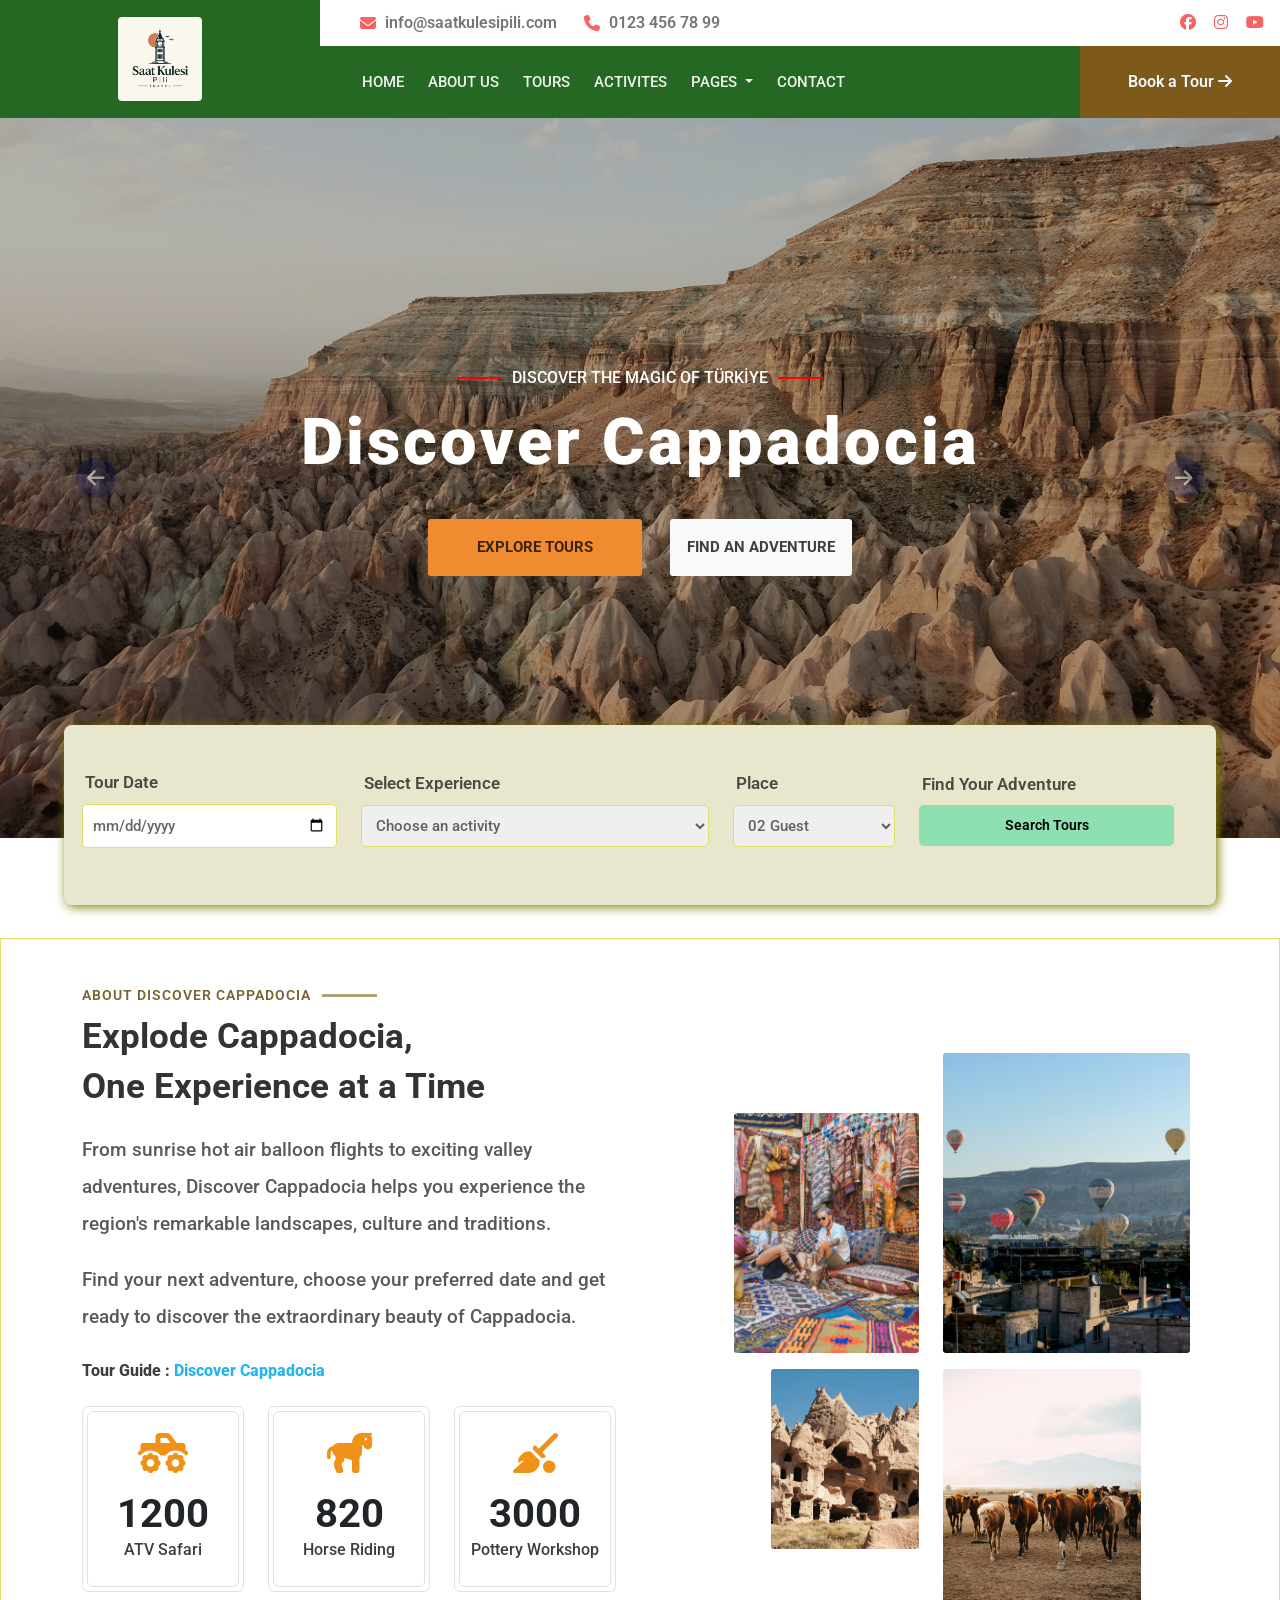
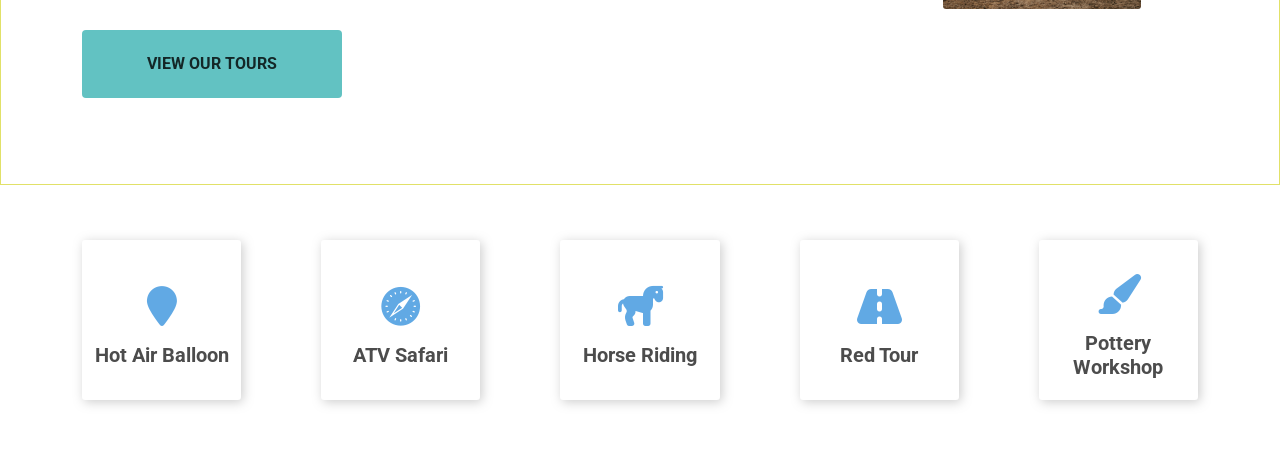
==== index.html @ b4d534b5 "servis kısmı tammalandı." ====
<!doctype html>
<html lang="en">

<head>
    <meta charset="UTF-8" />
    <meta name="viewport" content="width=device-width, initial-scale=1.0" />
    <!-- Bootstrap -->
    <link href="https://cdn.jsdelivr.net/npm/bootstrap@5.3.8/dist/css/bootstrap.min.css" rel="stylesheet"
        integrity="sha384-sRIl4kxILFvY47J16cr9ZwB07vP4J8+LH7qKQnuqkuIAvNWLzeN8tE5YBujZqJLB" crossorigin="anonymous" />

    <!-- Google Font -->
    <link rel="preconnect" href="https://fonts.googleapis.com">
    <link rel="preconnect" href="https://fonts.gstatic.com" crossorigin>
    <link href="https://fonts.googleapis.com/css2?family=Roboto&display=swap" rel="stylesheet">
    <link rel="stylesheet" href="https://cdnjs.cloudflare.com/ajax/libs/font-awesome/6.5.1/css/all.min.css" />

    <!-- Kendi CSS dosyamız -->
    <link rel="stylesheet" href="style.css">

    <!-- Bootstrap JS -->
    <script src="https://cdn.jsdelivr.net/npm/bootstrap@5.3.8/dist/js/bootstrap.bundle.min.js"
        integrity="sha384-FKyoEForCGlyvwx9Hj09JcYn3nv7wiPVlz7YYwJrWVcXK/BmnVDxM+D2scQbITxI"
        crossorigin="anonymous"></script>
    <title>Discover Cappadocia | Tours & Activities</title>
</head>

<body>

    <!--? HEADER START-->

    <header class="header">

        <div class="container-fluid">
            <div class="row gx-0">

                <div class="col-lg-3 d-none d-lg-block">
                    <a class="navbar-brand" href="#">
                        <img src="./img/skp_logo.png" class="img-fluid img_general_logo" alt="general logo">
                    </a>
                </div>
                <div class="col-lg-9">
                    <!--? Top Navbar-->
                    <div class="row gx-0 bg-white d-lg-flex d-none">
                        <div class="col-lg-7 px-4 text-start">
                            <div class="top_navbar">
                                <i class="fa-solid icon_topnavbar fa-envelope"></i>
                                <p class="para_top_navbar mb-0">info@saatkulesipili.com</p>
                            </div>
                            <div class="top_navbar">
                                <i class="fa-solid icon_topnavbar fa-phone"></i>
                                <p class="para_top_navbar mb-0">0123 456 78 99</p>
                            </div>
                        </div>

                        <div class="col-lg-5 px-0 text-end">
                            <div class="top_navbar">
                                <a href="#"><i class="fa-brands icon_topnavbar fa-facebook"></i></a>
                                <a href="#"><i class="fa-brands icon_topnavbar fa-instagram"></i></a>
                                <a href="#"><i class="fa-brands icon_topnavbar fa-youtube"></i></a>
                            </div>
                        </div>

                    </div>

                    <!--? NAVBAR START-->
                    <nav class="navbar navbar-expand-lg navbar-dark p-3 p-lg-0">
                        <div class="container-fluid">
                            <a class="navbar-brand" href="#">
                                <img src="./img/skp_logo.png" class="img-fluid img_general_logo d-lg-none d-block"
                                    alt="general logo">
                            </a>
                            <button class="navbar-toggler" type="button" data-bs-toggle="collapse"
                                data-bs-target="#navbarNav" aria-controls="navbarNav" aria-expanded="false"
                                aria-label="Toggle navigation">
                                <span class="navbar-toggler-icon"></span>
                            </button>

                            <div class="collapse navbar-collapse" id="navbarNav">
                                <ul class="navbar-nav mr-auto py-0">
                                    <li class="nav-item">
                                        <a class="nav-link" aria-current="page" href="#">Home</a>
                                    </li>
                                    <li class="nav-item">
                                        <a class="nav-link" href="#">About Us</a>
                                    </li>
                                    <li class="nav-item">
                                        <a class="nav-link" href="#">Tours</a>
                                    </li>
                                    <li class="nav-item">
                                        <a class="nav-link" aria-disabled="true">Activites</a>
                                    </li>
                                    <li class="nav-item dropdown">
                                        <a class="nav-link dropdown-toggle" href="#" role="button">
                                            Pages
                                        </a>
                                        <ul class="dropdown-menu">
                                            <li><a class="dropdown-item" href="#">- Booking</a></li>
                                            <li><a class="dropdown-item" href="#">- About</a></li>
                                            <li><a class="dropdown-item" href="#">- Our Team</a></li>
                                            <li><a class="dropdown-item" href="#">- Testimonial</a></li>
                                            <li><a class="dropdown-item" href="#">- Our Hotels</a></li>
                                            <li><a class="dropdown-item" href="#">- Rooms</a></li>
                                            <li><a class="dropdown-item" href="#">- Contact</a></li>
                                            <li><a class="dropdown-item" href="#">- Offers</a></li>
                                        </ul>
                                    </li>
                                    <li class="nav-item">
                                        <a class="nav-link" aria-disabled="true">Contact</a>
                                    </li>
                                </ul>
                            </div>

                            <a class="btn_navbar py-4 px-md-5 d-lg-block d-done" href="#">
                                <span class="stable"></span>
                                Book a Tour
                                <span class="icon">
                                    <i class="fa-solid fa-arrow-right"></i>
                                </span>
                            </a>
                        </div>
                    </nav>
                    <!--? NAVBAR FINISH-->

                </div>

            </div>
        </div>

    </header>
    <!--? HEADER FINISH-->


    <!--? HERO / CAROUSEL START -->
    <section class="home_section">
        <div id="carouselExample" class="carousel slide" data-bs-ride="carousel">
            <div class="carousel-inner">

                <!-- Slide 1 -->
                <div class="carousel-item active">
                    <div class="content_home img-1">
                        <div class="text_content_home">
                            <h6 class="section_title text-white mb-3">DISCOVER THE MAGIC OF TÜRKİYE</h6>
                            <h1 class="heading_home text-white mb-4">Discover Cappadocia</h1>
                            <a href="#" class="btn btn_home_content py-md-3 px-md-5 me-4">
                                Explore Tours
                            </a>
                            <a href="#" class="btn btn_home_content py-md-3 px-md-3 bg-light">
                                Find an Adventure
                            </a>
                        </div>
                    </div>
                </div>

                <!-- Slide 2 -->
                <div class="carousel-item">
                    <div class="content_home img-2">
                        <div class="text_content_home">
                            <h6 class="section_title text-white mb-3">UNFORGETTABLE CAPPADOCIA EXPERIENCES</h6>
                                <h1 class="heading_home text-white mb-4">Your Next Adventure Awaits</h1>
                                <a href="#" class="btn btn_home_content py-md-3 px-md-5 me-4">
                                    Discover Activities
                                </a>
                                <a href="#" class="btn btn_home_content py-md-3 px-md-3 bg-light">
                                    Book Your Tour
                                </a>
                        </div>
                    </div>
                </div>
            </div>
        </div>

        <!-- Slider Controls -->
        <button class="carousel-control-prev" type="button" data-bs-target="#carouselExample" data-bs-slide="prev">
            <span class="slider_icon"><i class="fa-solid fa-arrow-left"></i></span>
            <span class="visually-hidden">Previous</span>
        </button>

        <button class="carousel-control-next" type="button" data-bs-target="#carouselExample" data-bs-slide="next">
            <span class="slider_icon"><i class="fa-solid fa-arrow-right"></i></span>
            <span class="visually-hidden">Next</span>
        </button>
    </section>
    <!--? HERO / CAROUSEL FINISH -->

    <section class="hotel_search_form_container container">
        <div class="hotel_search_form_content">
            <div class="container_fluid">
                <div class="hotel_search_form">
                    <form action="">
                        <div class="container">
                            <div class="row container_form">
                                <div class="col-lg-3 col-6 my-2">
                                    <label for="check-in">Tour Date</label>
                                    <input type="date" class="input_form" id="tour-date" name="date" required>
                                </div>

                                <div class="col-lg-4 col-12 my-2">
                                    <label for="check-out">Select Experience</label>
                                    <select class="input_form" id="activity" name="activity" required>
                                        <option value="" selected disabled>Choose an activity</option>
                                        <option value="hot-air-balloon">Hat Air Balloon</option>
                                        <option value="atv-safari">ATV Safari</option>
                                        <option value="horse-riding">Horse Riding</option>
                                        <option value="red-tour">Red Tour</option>
                                        <option value="green-tour">Green Tour</option>
                                        <option value="pottery-workshop">Pottery Workshop</option>
                                    </select>
                                </div>

                                <div class="col-lg-2 col-6 my-2">
                                    <label for="place">Place</label>
                                    <select class="input_form" id="guest" name="guest">
                                        <option value="1">01 Guest</option>
                                        <option value="2" selected>02 Guest</option>
                                        <option value="3">03 Guest</option>
                                        <option value="4">04 Guest</option>
                                        <option value="5">05 Guest</option>
                                        <option value="6">06 Guest</option>
                                        <option value="7">07 Guest</option>
                                        <option value="8">08 Guest</option>
                                    </select>
                                </div>

                                <div class="col-lg-3 col-12 my-2">
                                    <label for="Rooms">Find Your Adventure</label>
                                    <button type="submit" class="input_btn_submit" id="search-tours">
                                        Search Tours
                                    </button>
                                </div>

                            </div>
                        </div>
                    </form>
                </div>
            </div>
        </div>
        </section>
        <!--? TOUR SEARCH FORM FINISH -->


        <!--? ABOUT US START -->
        <section class="about py-5" id="about">
            <div class="container">
                <div class="row align-items-center g-5">
                    <div class="col-lg-6">
                        <div class="about_content">
                            <h6 class="about_title text-start">ABOUT DISCOVER CAPPADOCIA</h6>
                            <h2 class="heading_about text-start">
                                Explode Cappadocia, <br> One Experience at a Time
                            </h2>
                            <p class="para_about">
                                From sunrise hot air balloon flights to exciting valley adventures,
                                Discover Cappadocia helps you experience the region's remarkable
                                landscapes, culture and traditions.
                            </p>

                            <p class="para_about">
                                Find your next adventure, choose your preferred date and get ready
                                to discover the extraordinary beauty of Cappadocia.
                            </p>

                            <h4 class="heading_sm">Tour Guide : <span>Discover Cappadocia</span></h4>

                            <div class="media_about_items">
                                <div class="row mt-4">
                                    
                                     <!--? ABOUT ITEMS START -->

                                    <!-- ITEM 1 -->
                                    <div class="col-4">
                                        <div class="border rounded p-1">
                                            <div class="border rounded text-center py-2">
                                                <p class="about_items_icon"><i class="fa-solid fa-truck-monster"></i>
                                                </p>
                                                <h5 class="about_items_heading">1200</h5>
                                                <p class="about_items_para">ATV Safari</p>
                                            </div>
                                        </div>
                                    </div>

                                    <!-- ITEM 2 -->
                                    <div class="col-4">
                                        <div class="border rounded p-1">
                                            <div class="border rounded text-center py-2">
                                                <p class="about_items_icon"><i class="fa-solid fa-horse"></i></i>
                                                </p>
                                                <h5 class="about_items_heading">820</h5>
                                                <p class="about_items_para">Horse Riding</p>
                                            </div>
                                        </div>
                                    </div>

                                    <!-- ITEM 3 -->
                                    <div class="col-4">
                                        <div class="border rounded p-1">
                                            <div class="border rounded text-center py-2">
                                                <p class="about_items_icon"><i class="fa-solid fa-broom-ball"></i></p>
                                                <h5 class="about_items_heading">3000</h5>
                                                <p class="about_items_para">Pottery Workshop</p>
                                            </div>
                                        </div>
                                    </div>
                                </div>
                            </div>

                            <!--? ABOUT ITEMS FINISH -->

                            <a href="#" class="btn_content_about">
                                View Our Tours
                            </a>

                        </div>
                    </div>

                    <!--? ABOUT IMAGES START -->

                    <div class="col-lg-6" >
                        <div class="images_container">

                            <div class="row p-2">

                                <div class="col-lg-6 col-6">
                                    <div class="images_cappadocia_container">
                                        <div class="image_cappadocia_1"></div>
                                    </div>
                                </div>

                                <div class="col-lg-6 col-6">
                                    <div class="images_cappadocia_container">
                                        <div class="image_cappadocia_2"></div>
                                    </div>
                                </div>

                            </div>

                             <div class="row p-2">
                                
                                <div class="col-lg-6 col-6">
                                    <div class="images_cappadocia_container">
                                        <div class="image_cappadocia_3"></div>
                                    </div>
                                </div>

                                <div class="col-lg-6 col-6">
                                    <div class="images_cappadocia_container">
                                        <div class="image_cappadocia_4"></div>
                                    </div>

                                </div>
                            </div>
                        </div>
                    </div>

                    <!--? ABOUT IMAGES FINISH -->

                </div>
            </div>

        </section>

        <!--? ABOUT US FINISH -->


        <!--? SERVİCES START -->

        <div class="servis_area">
            <div class="container">
                <div class="row">
                    <div class="col-12">
                        <div class="services_container">
                            <div class="services_content">
                                <p class="icon_service">
                                    <i class="fa-solid fa-location-pin"></i>
                                </p>
                                <h4 class="heading_services">Hot Air Balloon</h4>
                            </div>
                            <div class="services_content">
                                <p class="icon_service">
                                    <i class="fa-brands fa-safari"></i>
                                </p>
                                <h4 class="heading_services">ATV Safari</h4>
                            </div>
                            <div class="services_content">
                                <p class="icon_service">
                                    <i class="fa-solid fa-horse"></i>
                                </p>
                                <h4 class="heading_services">Horse Riding</h4>
                            </div>
                            <div class="services_content">
                                <p class="icon_service">
                                    <i class="fa-solid fa-road"></i>
                                </p>
                                <h4 class="heading_services">Red Tour</h4>
                            </div>
                            <div class="services_content">
                                <p class="icon_service">
                                    <i class="fa-solid fa-paintbrush"></i>
                                </p>
                                <h4 class="heading_services">Pottery Workshop</h4>
                            </div>
                        </div>
                    </div>
                </div>
            </div>
        </div>
            
    </body>

</html>
---- style.css ----
* {
    margin: 0;
    padding: 0;
    box-sizing: border-box;
    list-style: none;
    text-decoration: none;
    font-family: 'Roboto', sans-serif;
}

.header {
    width: 100%;
    height: 100%;
    background-color: rgb(37, 104, 35);
}

.container-fluid {
    padding: 0 !important;
    margin: 0 !important;
}


.top_navbar {
    height: 100%;
    display: inline-flex;
    align-items: center;
    padding: 11px 0px;
    margin: 0px 7px;
}

.para_top_navbar {
    color: rgb(0, 0, 0, 0.54);
    font-weight: 600;
}

.icon_topnavbar {
    color: rgb(245, 99, 99);
    margin: 0 9px !important;
    /* ? */
}

.nav-link {
    color: rgb(255, 255, 255, 0.92);
    font-size: 15px;
    text-transform: uppercase;
    font-weight: 500;
    margin: 10px 4px;
}

.dropdown {
    position: relative;
}

.dropdown-menu {
    padding: 6px 8px;
    width: 220px;
    display: none;
    opacity: 0;
    visibility: hidden;
    transition: opacity 0.2s ease-in, visibility 0.2s ease-in;
    position: absolute;
    top: 100%;
    left: 0;
}

.dropdown:hover .dropdown-menu {
    display: block;
    opacity: 1;
    visibility: visible;
}

.dropdown-item {
    font-size: 15px;
    font-weight: 500;
    padding: 8px 12px;
    margin: 2px 0px;
    color: rgb(0, 0, 0, 0.8);
    border-bottom: 1px solid rgba(0, 0, 0, 0.038);
}

.dropdown-item:last-child {
    border-bottom: 0;
    /* Son elemanın alt çizgisini otomatik siler, HTML'e class yazman gerekmez */
}

.nav-link:hover {
    color: rgb(225, 89, 89);
}

.dropdown-item:hover {
    color: rgb(225, 89, 89);
    background-color: rgb(223, 242, 200);
    border-radius: 4%;
}

.navbar-brand {
    display: flex;
    justify-content: center;
    align-items: center;
    height: 100%;
    margin: 0px 15px;
}

.navbar-brand img {
    width: 84px;
    height: auto;
    /* Oranı bozulmadan ölçeklenir */
    border-radius: 4px;
}

.btn_navbar {
    background-color: rgb(125, 90, 25);
    text-decoration: none;
    border-radius: 0px !important;
    border: none !important;
    font-weight: 600;
    color: aliceblue;
    position: relative;
    overflow: hidden;
    z-index: 2;
    /* Taşmaları gizlemek için önemlidir */
}

.btn_navbar .stable {
    position: absolute;
    top: 0px;
    right: 0px;
    width: 0px;
    height: 100%;
    background: rgb(28, 28, 178);
    z-index: -2;
    transition: 0.4s ease-in;
}

.btn_navbar:hover .stable {
    width: 100%;
}

.home_section {
    width: 100%;
    height: 80vh;
    overflow: hidden;
    position: relative;
}

.content_home {
    width: 100%;
    height: 80vh;
    background-position: center;
    background-size: cover;
    display: flex;
    justify-content: center;
    align-items: center;
    flex-direction: column;
}

.img-1 {
    background-image:
        linear-gradient(rgba(0, 0, 0, 0.3),
            rgba(0, 0, 0, 0.3)),
        url(./img/cappadocia_2.jpg);
}

.img-2 {
    background-image:
        linear-gradient(rgba(0, 0, 0, 0.3),
            rgba(0, 0, 0, 0.3)),
        url(./img/cappadocia_1.jpg);
}

.text_content_home {
    text-align: center;
}

.section_title {
    position: relative;
    display: inline-block;
}

.section_title::before {
    position: absolute;
    content: "";
    width: 45px;
    height: 2px;
    top: 50%;
    left: -55px;
    margin-top: -1px;
    background-color: red;
    border-radius: 5px;

}

.section_title::after {
    position: absolute;
    content: "";
    width: 45px;
    height: 2px;
    top: 50%;
    right: -55px;
    margin-top: -1px;
    background-color: red;
    border-radius: 5px;
}

.heading_home {
    font-size: 65px;
    font-weight: 900;
    letter-spacing: 3px;
}

.btn_home_content {
    /* background-color: tomato; */
    background-color: rgb(240, 140, 47);
    color: rgb(0, 0, 0, 0.75);
    font-size: 15px;
    font-weight: 700;
    text-transform: uppercase;
    margin: 14px 0px;
    border-radius: 3px !important;
    transition: 0.2s ease;
}


.btn_home_content:hover {
    background-color: rgb(255, 194, 108);
    color: rgb(0, 0, 0, 0.75);
    color: aliceblue;

}



.slider_icon {
    width: 40px;
    height: 40px;
    background-color: rgba(2, 10, 83, 0.56);
    font-size: 20px;
    opacity: 1;
    display: flex;
    justify-content: center;
    align-items: center;
    border-radius: 20px;
}

.hotel_search_form_container {
    width: 100%;
    display: flex;
    justify-content: center;

}

.hotel_search_form_content {
    width: 90%;
    height: 180px;
    margin: auto;
    position: absolute;
    left: 0;
    right: 0;
    bottom: -5px;
    border-radius: 8px;
    background-color: rgb(232, 230, 205);
    box-shadow: 2px 2px 11px rgba(128, 128, 0.25);
}


.container_form {
    width: 100%;
    height: 160px;
    display: flex;
    align-items: center;
}

.input_form {
    width: 100%;
    padding: 10px;
    border: 1px solid rgb(225, 225, 104);
    font-size: 15px;
    font-weight: 500;
    color: rgb(0, 0, 0, 0.60);
    border-radius: 5px;
}

label {
    width: 100%;
    margin: 8px 3px;
    font-weight: 600;
    font-size: 17px;
    color: rgba(0, 0, 0, 0.68);
}

.input_btn_submit {
    width: 100%;
    padding: 10px 5px;
    font-size: 14px;
    font-weight: 600;
    background-color: rgb(143, 224, 177);
    border: none;
    border-radius: 5px;
    transition: 0.2s ease-in;
}

.input_btn_submit:hover {
    background-color: rgb(68, 218, 130);
    ;
}


.about {
    margin-top: 100px;
    width: 100%;
    /*  height: 86px; */
    display: flex;
    justify-content: center;
    flex-direction: column;
    /* Elements are arranged vertically (stacked on top of each other). */
    border: 1px solid rgb(225, 225, 104);
    padding: 60px 0;
}

.about_title {
    font-size: 14px;
    font-weight: 600;
    color: rgb(117, 100, 47);
    letter-spacing: 1px;
    text-transform: uppercase;
    position: relative;
}


.about_title::after {
    position: absolute;
    content: "";
    background-color: rgb(178, 162, 113);
    height: 3px;
    width: 55px;
    top: 50%;
    left: 240px;
    margin-top: -1px;
}

.heading_about {
    font-size: 35px;
    font-weight: 700 !important;
    line-height: 50px;
    color: rgba(0, 0, 0, 0.8);
}


.para_about {
    margin: 19px 0px;
    font-size: 19px;
    font-weight: 500;
    color: rgba(0, 0, 0, 0.65);
    line-height: 37px;
}

.heading_sm {
    margin: 26px 0;
    font-size: 16px;
    font-weight: 800;
    color: rgba(0, 0, 0, 0.76);

}

.heading_sm span {
    color: rgb(32, 181, 240);
}

.about_items_icon {
    font-size: 40px;
    color: rgb(240, 146, 24);
    margin: 5px !important;
}

.about_items_heading {
    font-size: 40px;
    font-weight: 700;
    margin: 0px !important;
}

.about_items_para {
    font-size: 16px;
    font-weight: 500;
    color: rgba(0, 0, 0, 0.76);

}

.btn_content_about {
    display: inline-block;
    text-decoration: none;
    font-size: 16px;
    font-weight: 700;
    text-transform: uppercase;
    background-color: #62c2c2;
    color: rgba(0, 0, 0, 0.8);
    border-radius: 4px;
    padding: 22px 65px;
    margin: 38px 0;
    transition: 0.2s ease-in;
}

.btn_content_about:hover {
    background-color: rgb(148, 241, 187);
}



.images_container {
    width: 100%;
    height: 100%;
}

.images_cappadocia_container {

    width: 100%;
    height: 300px;
    cursor: pointer;
    /* border: 1px solid blue; */
    text-align: end;
}

.image_cappadocia_1 {
    display: inline-block;
    width: 75%;
    height: 80%;
    background-color: yellow;
    margin-top: 24%;
    background-image: url(./img/cappadocia_4.jpg);
    background-position: center;
    background-size: cover;
    background-repeat: no-repeat;
    border-radius: 3px;
}

.image_cappadocia_2 {
    display: inline-block;
    width: 100%;
    height: 100%;
    background-color: rgb(0, 255, 221);
    background-image: url(./img/cappadocia_5.jpg);
    background-position: center;
    background-size: cover;
    background-repeat: no-repeat;
    border-radius: 3px;
}

.image_cappadocia_3 {
    display: inline-block;
    width: 60%;
    height: 60%;
    background-color: rgb(96, 46, 176);
    background-image: url(./img/cappadocia_6.jpg);
    background-position: center;
    background-size: cover;
    background-repeat: no-repeat;
    border-radius: 3px;
}

.image_cappadocia_4 {
    display: block;
    width: 80%;
    height: 80%;
    background-color: rgb(255, 166, 0);
    background-image: url(./img/cappadocia_horse.jpg);
    background-position: center;
    background-size: cover;
    background-repeat: no-repeat;
    border-radius: 3px;
}

.servis_area {
    height: 30vh;
    display: flex;
    flex-direction: column;
    justify-content: center;
}

.services_container {
    width: 100%;
    height: 100%;
    display: flex;
    justify-content: space-between;
    align-items: center;
    gap: 80px;
}

.services_content {
    width: 200px;
    height: 160px;
    display: flex;
    justify-content: center;
    align-items: center;
    flex-direction: column;
    box-shadow: 2px 2px 11px rgba(128, 128, 128,0.40);
    border-radius: 3px;
    padding: 0px 8px;
    cursor: pointer;
    transition: 0.2s ease-in;
}

.services_content:hover {
    background-color: rgb(97, 169, 228);;
    transform: translateY(-6px);
}

.services_content:hover .icon_service,
.services_content:hover .heading_services {
    color: antiquewhite !important;
}

.heading_services {
  text-align: center;      /* Yazının kendi içinde ortalanmasını sağlar */
  margin: 0;               /* Tarayıcının varsayılan dış boşluklarını sıfırlar */
}

.icon_service {
    font-size: 40px;
    color: rgb(97, 169, 228);
    margin: 5px 0px;
}

.heading_services {
    font-size: 20px;
    text-align: center;
    font-weight: 700;
    color: rgba(0, 0, 0, 0.7);
}
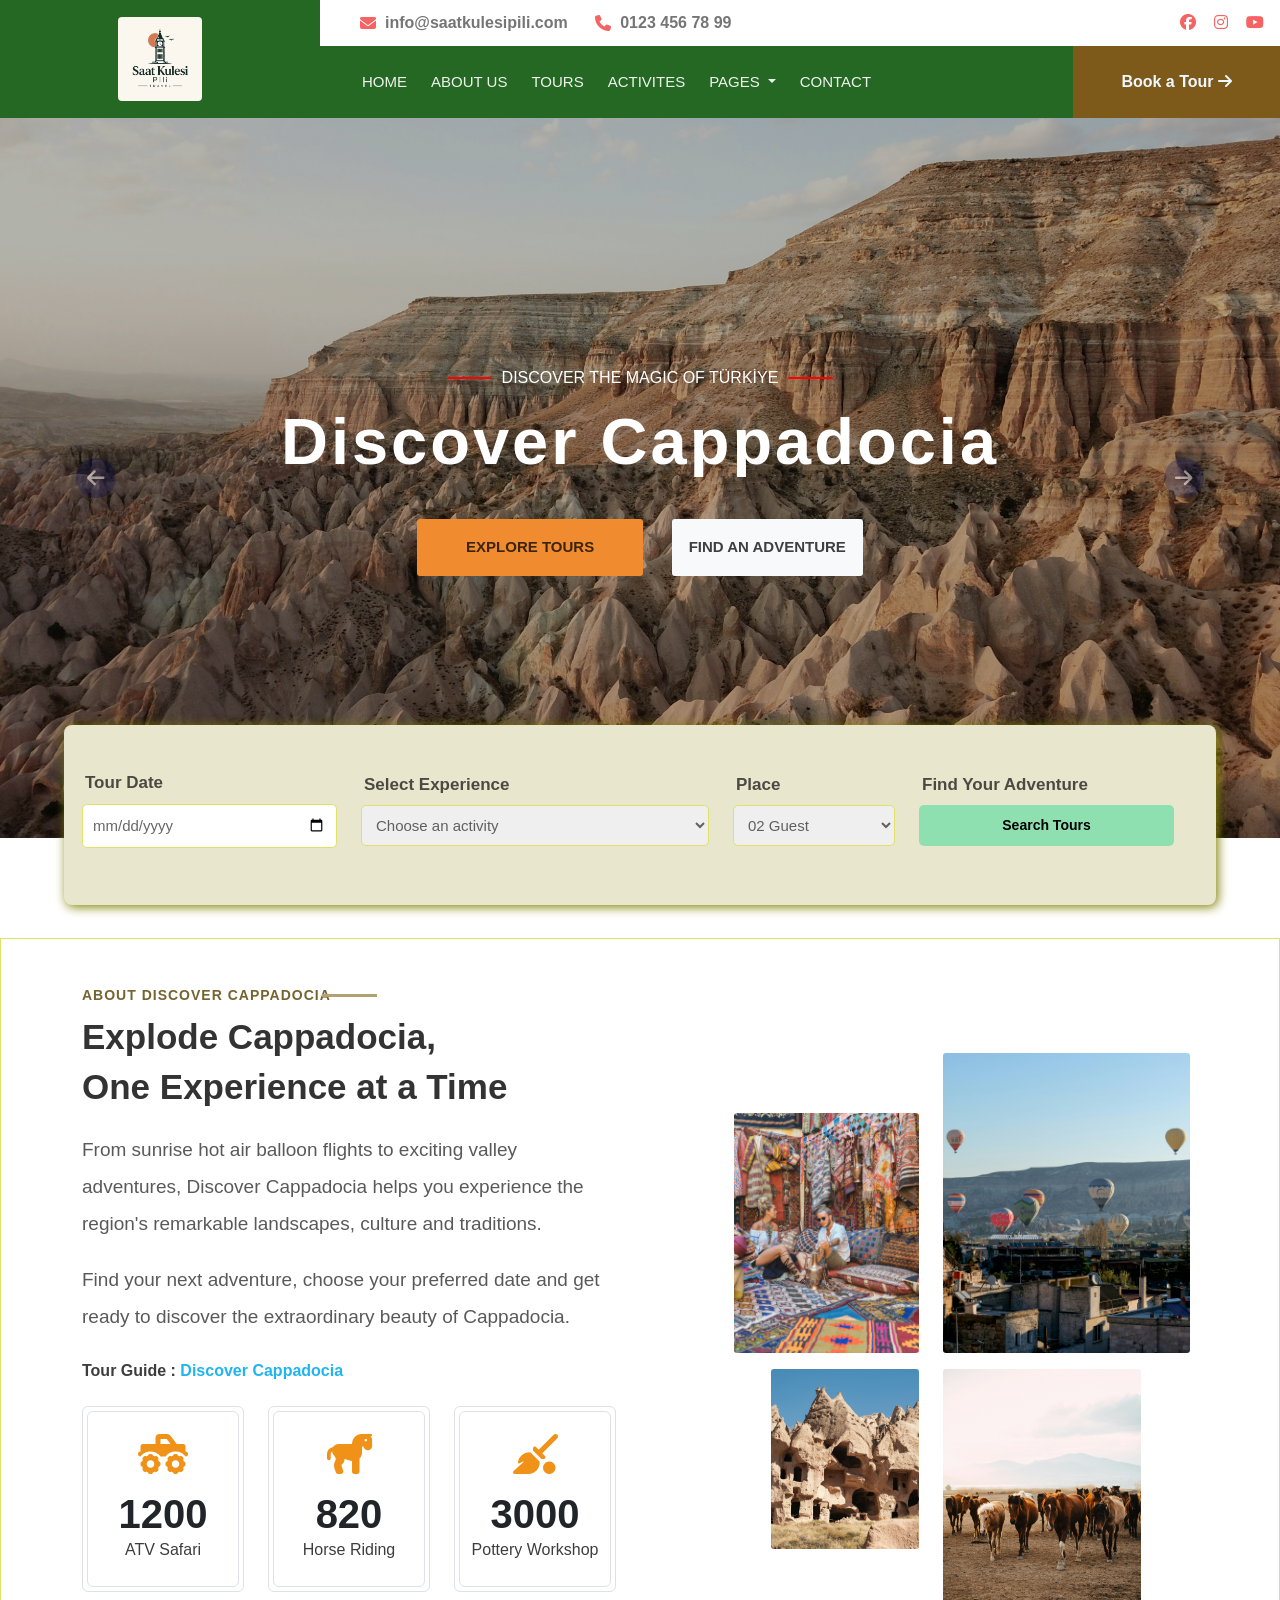
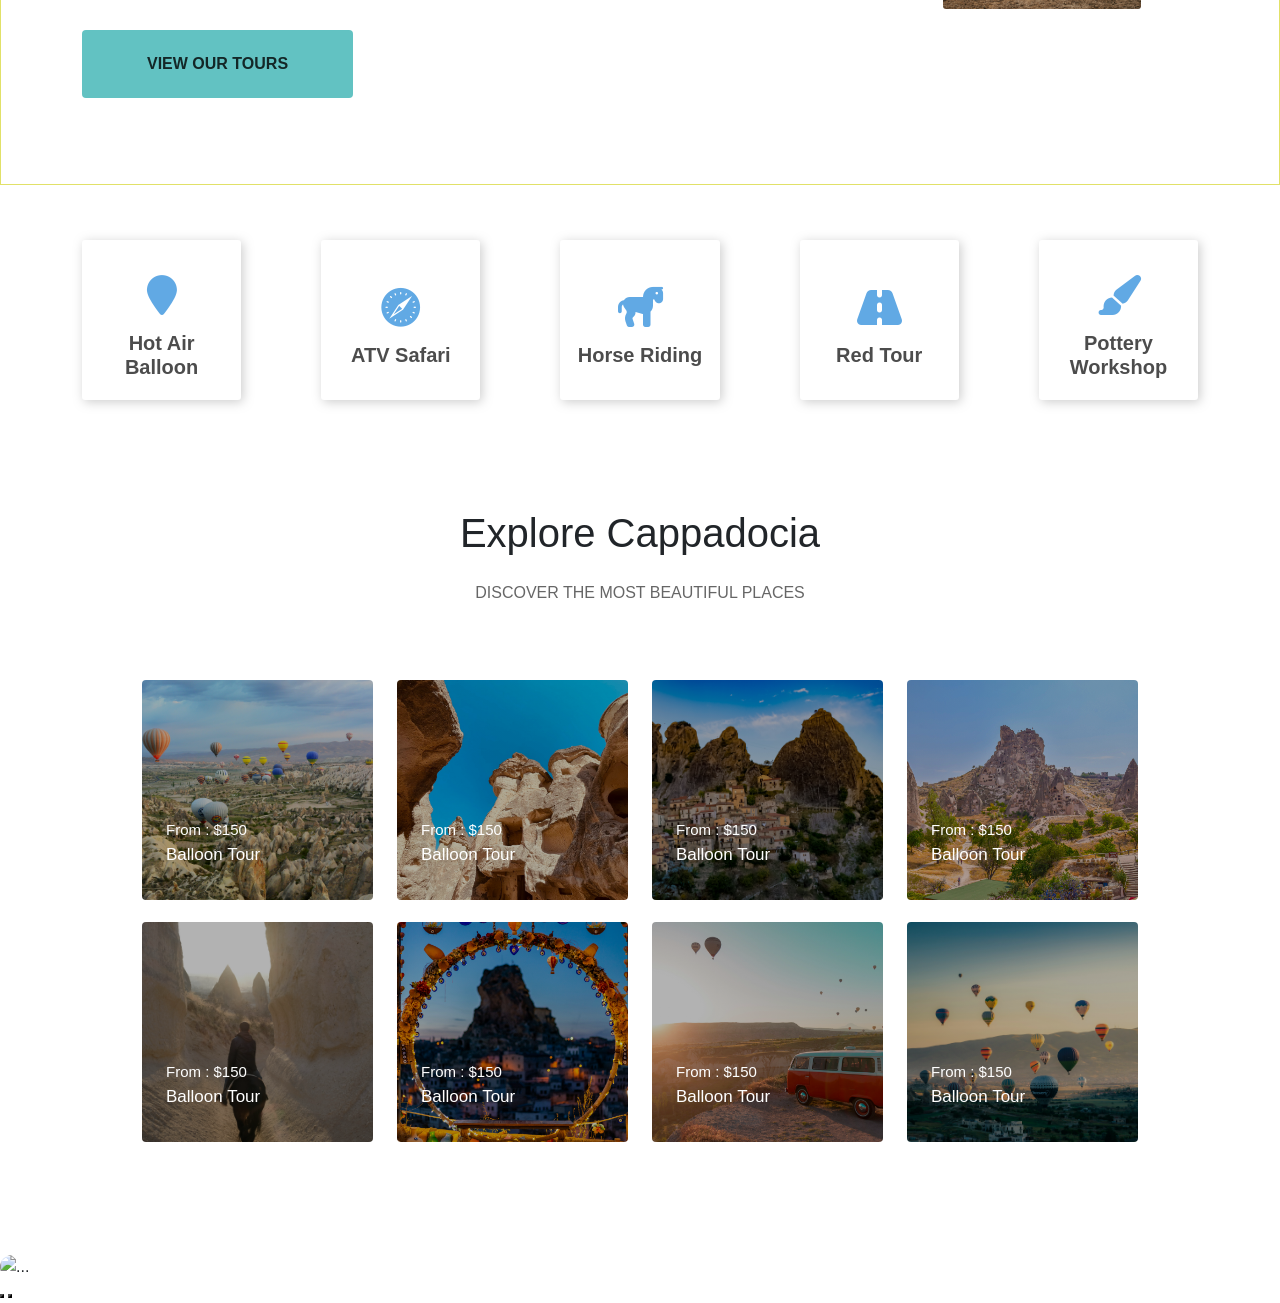
==== commit d7af0a9c: "destination kısmı oluşturuldu." ====
--- a/index.html
+++ b/index.html
@@ -11,7 +11,7 @@
     <!-- Google Font -->
     <link rel="preconnect" href="https://fonts.googleapis.com">
     <link rel="preconnect" href="https://fonts.gstatic.com" crossorigin>
-    <link href="https://fonts.googleapis.com/css2?family=Roboto&display=swap" rel="stylesheet">
+    
     <link rel="stylesheet" href="https://cdnjs.cloudflare.com/ajax/libs/font-awesome/6.5.1/css/all.min.css" />
 
     <!-- Kendi CSS dosyamız -->
@@ -403,6 +403,130 @@
                 </div>
             </div>
         </div>
+
+        <!--? DESTINATION SECTION START -->
+        <section class="destination">
+            <h3 class="section_heading display-6">Explore Cappadocia</h3>
+            <p class="section_para">DISCOVER THE MOST BEAUTIFUL PLACES</p>
+
+            <div class="container">
+
+                <div class="row m-lg-5 my-3">
+                    
+                    <div class="col-lg-3 col-md-4 col-6">
+                        <div class="content_destination image-1">
+                            <div class="content_text_place">
+                                <span class="price">From : $150</span>
+                                <p class="place">Balloon Tour</p>
+                            </div>
+                        </div>
+                    </div>
+
+                    <div class="col-lg-3 col-md-4 col-6">
+                        <div class="content_destination image-2">
+                            <div class="content_text_place">
+                                <span class="price">From : $150</span>
+                                <p class="place">Balloon Tour</p>
+                            </div>
+                        </div>
+                    </div>
+
+                    <div class="col-lg-3 col-md-4 col-6">
+                        <div class="content_destination image-3">
+                            <div class="content_text_place">
+                                <span class="price">From : $150</span>
+                                <p class="place">Balloon Tour</p>
+                            </div>
+                        </div>
+                    </div>
+
+                    <div class="col-lg-3 col-md-4 col-6">
+                        <div class="content_destination image-4">
+                            <div class="content_text_place">
+                                <span class="price">From : $150</span>
+                                <p class="place">Balloon Tour</p>
+                            </div>
+                        </div>
+                    </div>
+                    <div class="col-lg-3 col-md-4 col-6">
+                        <div class="content_destination image-5">
+                            <div class="content_text_place">
+                                <span class="price">From : $150</span>
+                                <p class="place">Balloon Tour</p>
+                            </div>
+                        </div>
+                    </div>
+
+                    <div class="col-lg-3 col-md-4 col-6">
+                        <div class="content_destination image-6">
+                            <div class="content_text_place">
+                                <span class="price">From : $150</span>
+                                <p class="place">Balloon Tour</p>
+                            </div>
+                        </div>
+                    </div>
+
+                    <div class="col-lg-3 col-md-4 col-6">
+                        <div class="content_destination image-7">
+                            <div class="content_text_place">
+                                <span class="price">From : $150</span>
+                                <p class="place">Balloon Tour</p>
+                            </div>
+                        </div>
+                    </div>
+
+                    <div class="col-lg-3 col-md-4 col-6">
+                        <div class="content_destination image-8">
+                            <div class="content_text_place">
+                                <span class="price">From : $150</span>
+                                <p class="place">Balloon Tour</p>
+                            </div>
+                        </div>
+                    </div>
+
+                </div>
+                
+            </div>
+        </section>
+
+<section class="testimonials">
+    <div class="testimonial_area">
+        <div id="carouselStackedIndicators" class="carousel slide">
+            <div class="carousel-inner rounded-5">
+                <div class="carousel-item active">
+                    <img src="..." class="d-block w-100" alt="...">
+                </div>
+                <div class="carousel-item">
+                    <img src="..." class="d-block w-100" alt="...">
+                </div>
+                <div class="carousel-item">
+                    <img src="..." class="d-block w-100" alt="...">
+                </div>
+            </div>
+            <div class="d-flex justify-content-between align-items-center">
+                <div>
+                    <button class="btn-icon btn-sm" type="button" data-bs-target="#carouselStackedIndicators" data-bs-slide="prev">
+                        <span class="carousel-icon-prev" aria-hidden="true"></span>
+                        <span class="visually-hidden">Previous</span>
+                    </button>
+                    <button class="btn-icon btn-sm" type="button" data-bs-target="#carouselStackedIndicators"
+                        data-bs-slide="next">
+                        <span class="carousel-icon-next" aria-hidden="true"></span>
+                        <span class="visually-hidden">Next</span>
+                    </button>
+                </div>
+                <div class="carousel-indicators">
+                    <button type="button" data-bs-target="#carouselStackedIndicators" data-bs-slide-to="0"
+                        class="active" aria-current="true" aria-label="Slide 1"></button>
+                    <button type="button" data-bs-target="#carouselStackedIndicators" data-bs-slide-to="1"
+                        aria-label="Slide 2"></button>
+                    <button type="button" data-bs-target="#carouselStackedIndicators" data-bs-slide-to="2"
+                        aria-label="Slide 3"></button>
+                </div>
+            </div>
+        </div>
+    </div>
+</section>
             
     </body>
 
--- a/style.css
+++ b/style.css
@@ -525,3 +525,94 @@
     color: rgba(0, 0, 0, 0.7);
 }
 
+
+.destination {
+    width: 100%;
+    height: 70vh;
+    display: flex;
+    justify-content: center;
+    flex-direction: column;
+    align-items: center;
+    margin: 85px 0px;
+}
+
+.section_para {
+    margin: 16px 0px;
+    color: rgba(0, 0, 0, 0.6);
+    font-weight: 500;
+}
+
+
+.content_destination {
+    width: 100%;
+    height: 220px;
+    margin: 11px 0px;
+    border-radius: 4px;
+    position: relative;
+}
+
+.image-1 {
+    background-image: linear-gradient(rgba(0,0,0,0.3), rgba(0,0,0,0.3)), url(./img/goreme.jpg);
+    background-position: center;
+    background-size: cover;
+}
+
+.image-2 {
+    background-image: linear-gradient(rgba(0,0,0,0.3), rgba(0,0,0,0.3)), url(./img/love_valley.jpg);
+    background-position: center;
+    background-size: cover;
+}
+
+.image-3 {
+    background-image: linear-gradient(rgba(0,0,0,0.3), rgba(0,0,0,0.3)), url(./img/pasabag_valley.jpg);
+    background-position: center;
+    background-size: cover;
+}
+
+.image-4 {
+    background-image: linear-gradient(rgba(0,0,0,0.3), rgba(0,0,0,0.3)), url(./img/uchisar.jpg);
+    background-position: center;
+    background-size: cover;
+}
+
+.image-5 {
+    background-image: linear-gradient(rgba(0,0,0,0.3), rgba(0,0,0,0.3)), url(./img/horse.jpg);
+    background-position: center;
+    background-size: cover;
+}
+
+.image-6 {
+    background-image: linear-gradient(rgba(0,0,0,0.3), rgba(0,0,0,0.3)), url(./img/cappadocia_7.jpg);
+    background-position: center;
+    background-size: cover;
+}
+
+.image-7 {
+    background-image: linear-gradient(rgba(0,0,0,0.3), rgba(0,0,0,0.3)), url(./img/cappadocia_8.jpg);
+    background-position: center;
+    background-size: cover;
+}
+
+.image-8 {
+    background-image: linear-gradient(rgba(0,0,0,0.3), rgba(0,0,0,0.3)), url(./img/cappadocia_9.jpg);
+    background-position: center;
+    background-size: cover;
+}
+
+.content_text_place {
+    position: absolute;
+    bottom: 16px;
+    left: 24px;
+    color: white;
+}
+
+.price {
+    font-weight: 300;
+    font-size: 15px;
+}
+
+
+.place {
+    font-weight: 500;
+    font-size: 17px;
+}
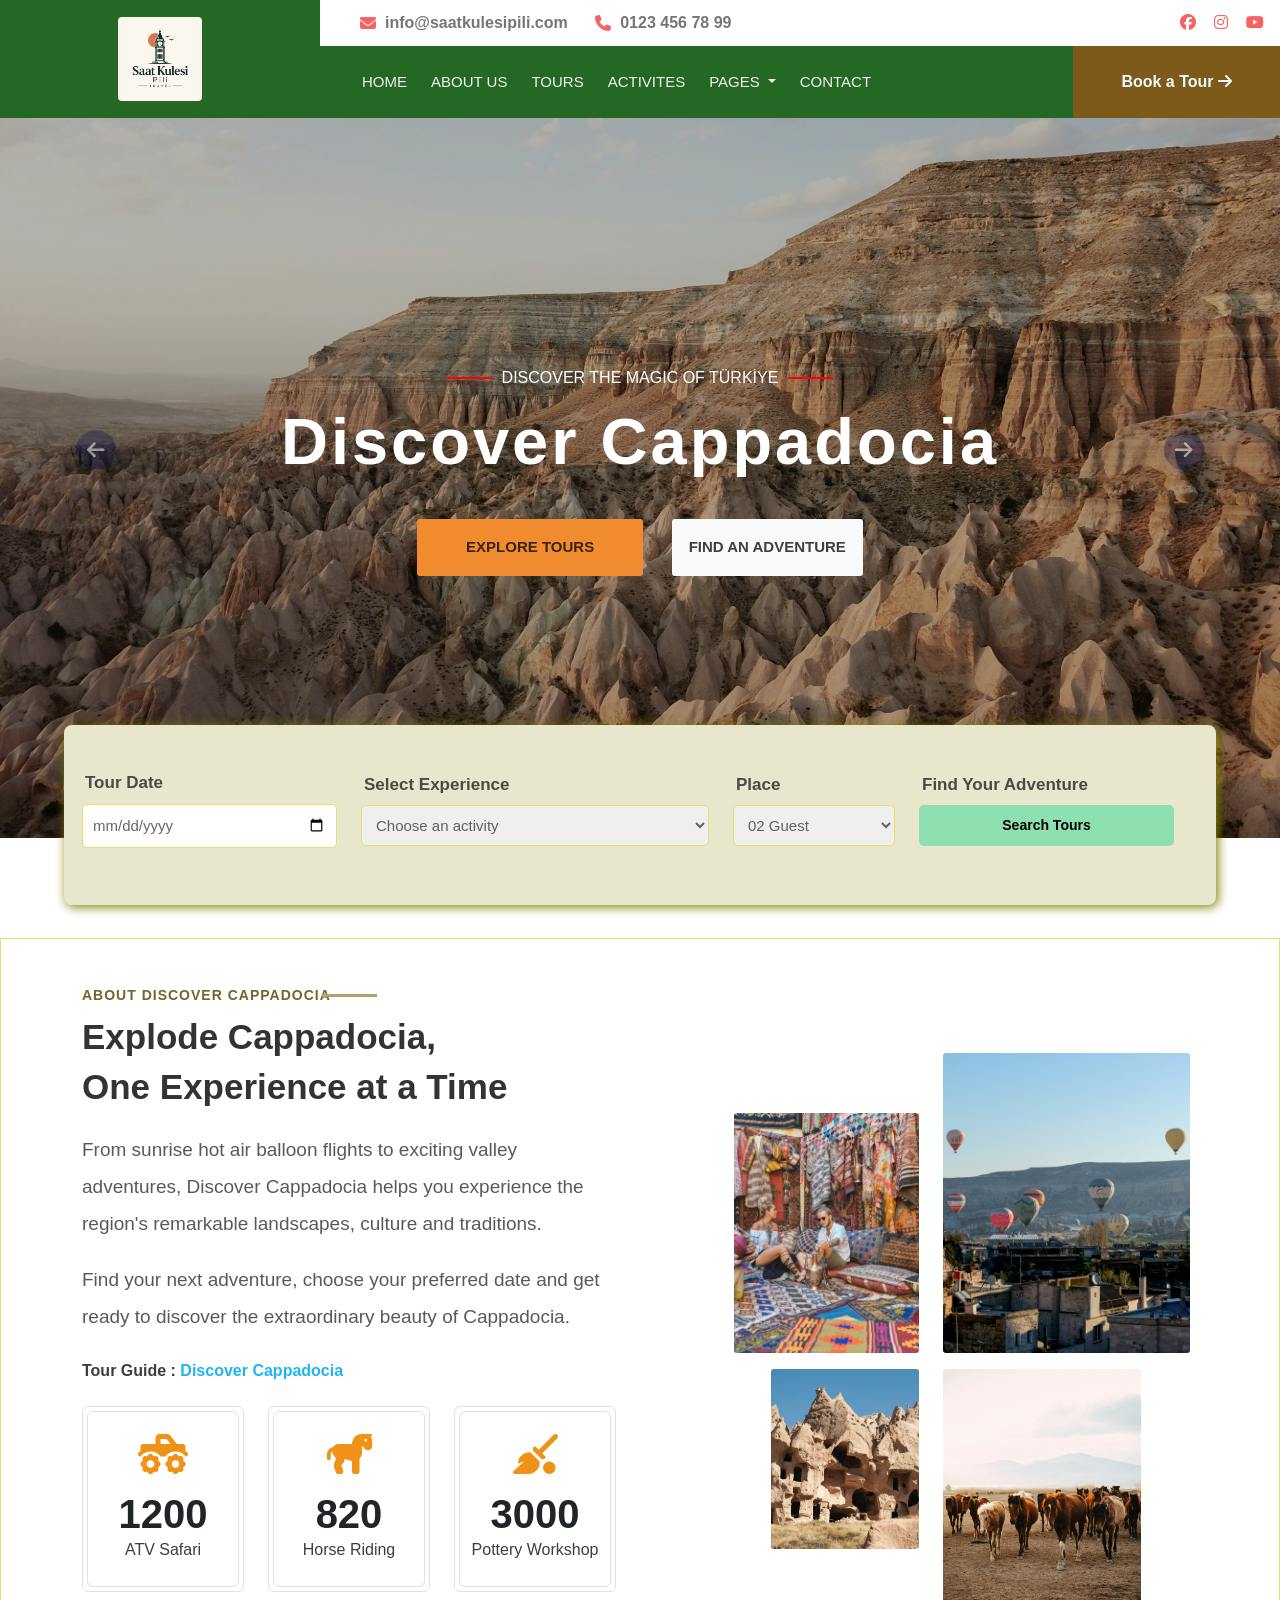
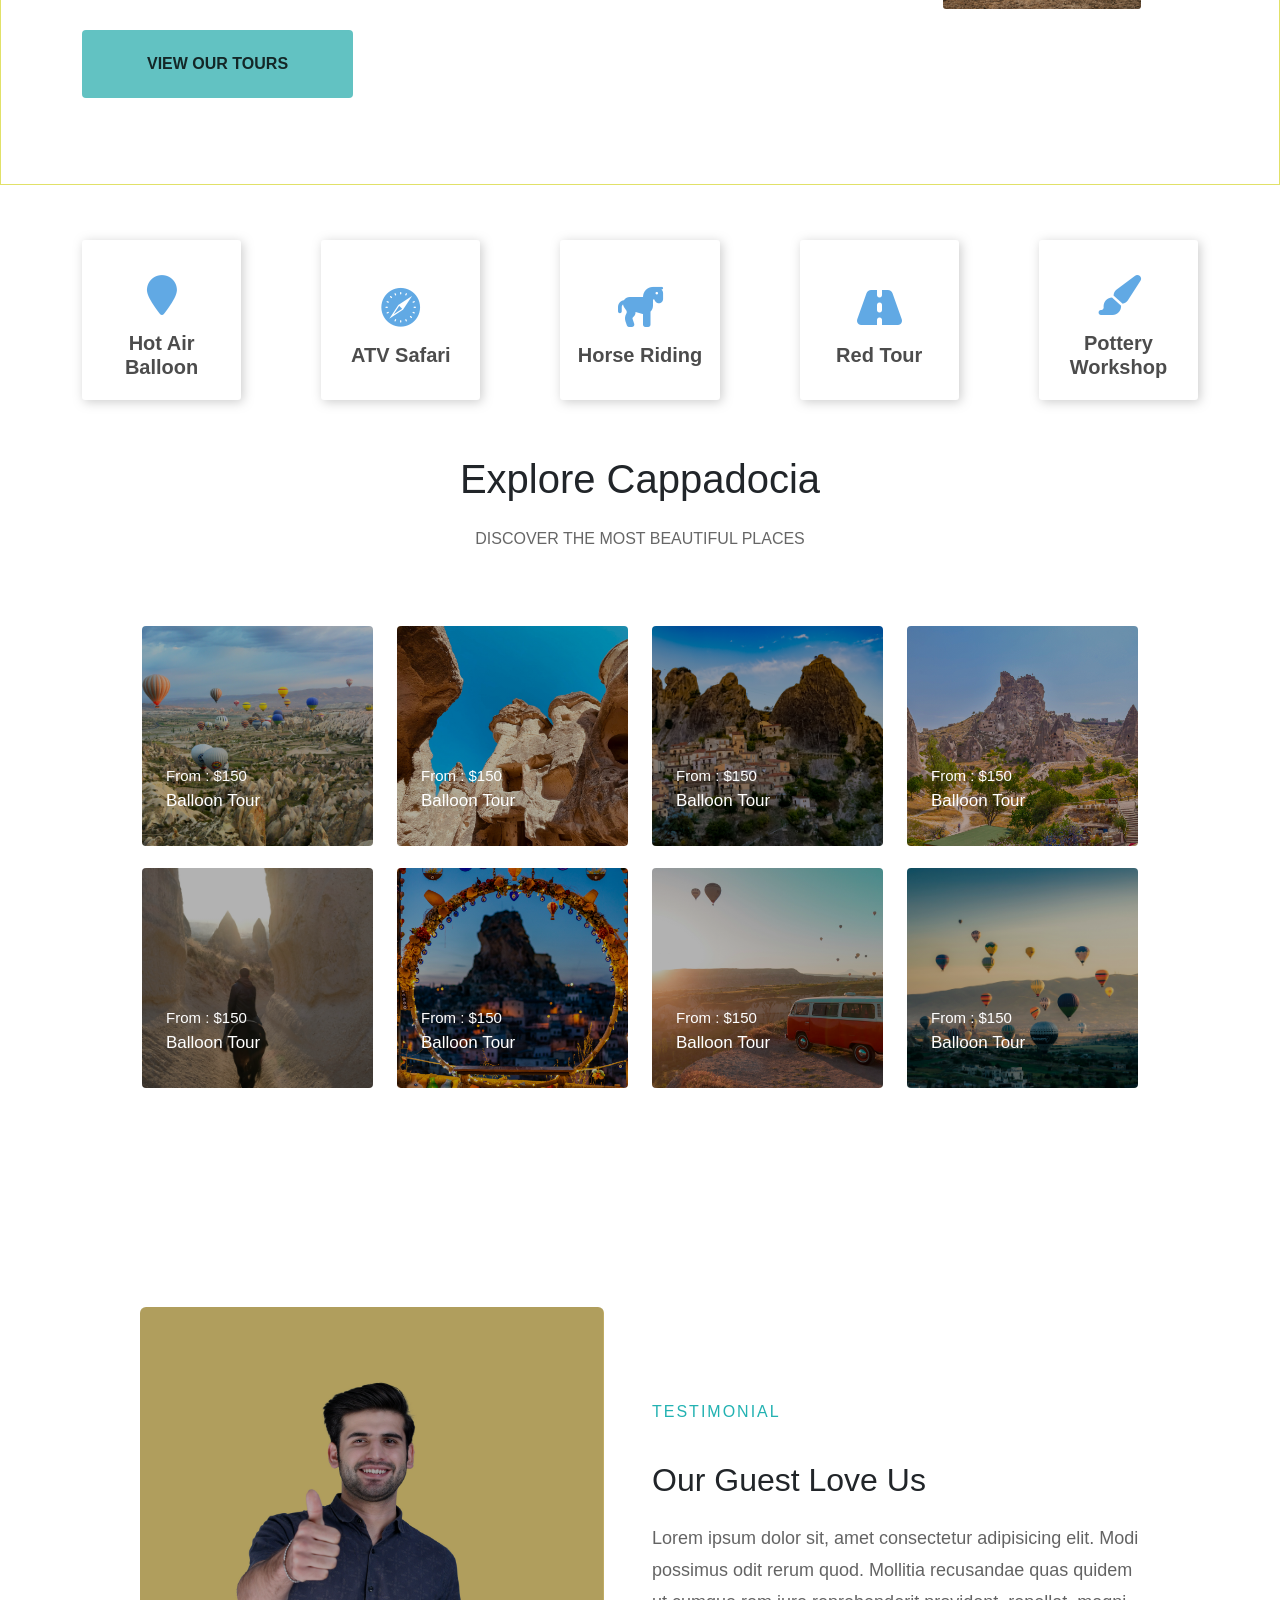
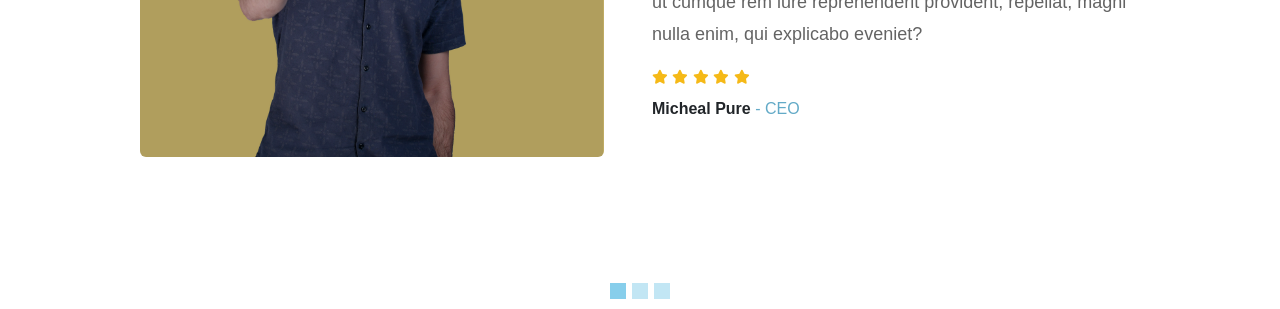
==== commit da25f650: "destination section tamamlandı." ====
--- a/index.html
+++ b/index.html
@@ -11,7 +11,7 @@
     <!-- Google Font -->
     <link rel="preconnect" href="https://fonts.googleapis.com">
     <link rel="preconnect" href="https://fonts.gstatic.com" crossorigin>
-    
+
     <link rel="stylesheet" href="https://cdnjs.cloudflare.com/ajax/libs/font-awesome/6.5.1/css/all.min.css" />
 
     <!-- Kendi CSS dosyamız -->
@@ -156,13 +156,13 @@
                     <div class="content_home img-2">
                         <div class="text_content_home">
                             <h6 class="section_title text-white mb-3">UNFORGETTABLE CAPPADOCIA EXPERIENCES</h6>
-                                <h1 class="heading_home text-white mb-4">Your Next Adventure Awaits</h1>
-                                <a href="#" class="btn btn_home_content py-md-3 px-md-5 me-4">
-                                    Discover Activities
-                                </a>
-                                <a href="#" class="btn btn_home_content py-md-3 px-md-3 bg-light">
-                                    Book Your Tour
-                                </a>
+                            <h1 class="heading_home text-white mb-4">Your Next Adventure Awaits</h1>
+                            <a href="#" class="btn btn_home_content py-md-3 px-md-5 me-4">
+                                Discover Activities
+                            </a>
+                            <a href="#" class="btn btn_home_content py-md-3 px-md-3 bg-light">
+                                Book Your Tour
+                            </a>
                         </div>
                     </div>
                 </div>
@@ -234,300 +234,428 @@
                 </div>
             </div>
         </div>
-        </section>
-        <!--? TOUR SEARCH FORM FINISH -->
-
-
-        <!--? ABOUT US START -->
-        <section class="about py-5" id="about">
-            <div class="container">
-                <div class="row align-items-center g-5">
-                    <div class="col-lg-6">
-                        <div class="about_content">
-                            <h6 class="about_title text-start">ABOUT DISCOVER CAPPADOCIA</h6>
-                            <h2 class="heading_about text-start">
-                                Explode Cappadocia, <br> One Experience at a Time
-                            </h2>
-                            <p class="para_about">
-                                From sunrise hot air balloon flights to exciting valley adventures,
-                                Discover Cappadocia helps you experience the region's remarkable
-                                landscapes, culture and traditions.
+    </section>
+    <!--? TOUR SEARCH FORM FINISH -->
+
+
+    <!--? ABOUT US START -->
+    <section class="about py-5" id="about">
+        <div class="container">
+            <div class="row align-items-center g-5">
+                <div class="col-lg-6">
+                    <div class="about_content">
+                        <h6 class="about_title text-start">ABOUT DISCOVER CAPPADOCIA</h6>
+                        <h2 class="heading_about text-start">
+                            Explode Cappadocia, <br> One Experience at a Time
+                        </h2>
+                        <p class="para_about">
+                            From sunrise hot air balloon flights to exciting valley adventures,
+                            Discover Cappadocia helps you experience the region's remarkable
+                            landscapes, culture and traditions.
+                        </p>
+
+                        <p class="para_about">
+                            Find your next adventure, choose your preferred date and get ready
+                            to discover the extraordinary beauty of Cappadocia.
+                        </p>
+
+                        <h4 class="heading_sm">Tour Guide : <span>Discover Cappadocia</span></h4>
+
+                        <div class="media_about_items">
+                            <div class="row mt-4">
+
+                                <!--? ABOUT ITEMS START -->
+
+                                <!-- ITEM 1 -->
+                                <div class="col-4">
+                                    <div class="border rounded p-1">
+                                        <div class="border rounded text-center py-2">
+                                            <p class="about_items_icon"><i class="fa-solid fa-truck-monster"></i>
+                                            </p>
+                                            <h5 class="about_items_heading">1200</h5>
+                                            <p class="about_items_para">ATV Safari</p>
+                                        </div>
+                                    </div>
+                                </div>
+
+                                <!-- ITEM 2 -->
+                                <div class="col-4">
+                                    <div class="border rounded p-1">
+                                        <div class="border rounded text-center py-2">
+                                            <p class="about_items_icon"><i class="fa-solid fa-horse"></i></i>
+                                            </p>
+                                            <h5 class="about_items_heading">820</h5>
+                                            <p class="about_items_para">Horse Riding</p>
+                                        </div>
+                                    </div>
+                                </div>
+
+                                <!-- ITEM 3 -->
+                                <div class="col-4">
+                                    <div class="border rounded p-1">
+                                        <div class="border rounded text-center py-2">
+                                            <p class="about_items_icon"><i class="fa-solid fa-broom-ball"></i></p>
+                                            <h5 class="about_items_heading">3000</h5>
+                                            <p class="about_items_para">Pottery Workshop</p>
+                                        </div>
+                                    </div>
+                                </div>
+                            </div>
+                        </div>
+
+                        <!--? ABOUT ITEMS FINISH -->
+
+                        <a href="#" class="btn_content_about">
+                            View Our Tours
+                        </a>
+
+                    </div>
+                </div>
+
+                <!--? ABOUT IMAGES START -->
+
+                <div class="col-lg-6">
+                    <div class="images_container">
+
+                        <div class="row p-2">
+
+                            <div class="col-lg-6 col-6">
+                                <div class="images_cappadocia_container">
+                                    <div class="image_cappadocia_1"></div>
+                                </div>
+                            </div>
+
+                            <div class="col-lg-6 col-6">
+                                <div class="images_cappadocia_container">
+                                    <div class="image_cappadocia_2"></div>
+                                </div>
+                            </div>
+
+                        </div>
+
+                        <div class="row p-2">
+
+                            <div class="col-lg-6 col-6">
+                                <div class="images_cappadocia_container">
+                                    <div class="image_cappadocia_3"></div>
+                                </div>
+                            </div>
+
+                            <div class="col-lg-6 col-6">
+                                <div class="images_cappadocia_container">
+                                    <div class="image_cappadocia_4"></div>
+                                </div>
+
+                            </div>
+                        </div>
+                    </div>
+                </div>
+
+                <!--? ABOUT IMAGES FINISH -->
+
+            </div>
+        </div>
+
+    </section>
+
+    <!--? ABOUT US FINISH -->
+
+
+    <!--? SERVİCES START -->
+
+    <div class="servis_area">
+        <div class="container">
+            <div class="row">
+                <div class="col-12">
+                    <div class="services_container">
+                        <div class="services_content">
+                            <p class="icon_service">
+                                <i class="fa-solid fa-location-pin"></i>
                             </p>
-
-                            <p class="para_about">
-                                Find your next adventure, choose your preferred date and get ready
-                                to discover the extraordinary beauty of Cappadocia.
+                            <h4 class="heading_services">Hot Air Balloon</h4>
+                        </div>
+                        <div class="services_content">
+                            <p class="icon_service">
+                                <i class="fa-brands fa-safari"></i>
                             </p>
-
-                            <h4 class="heading_sm">Tour Guide : <span>Discover Cappadocia</span></h4>
-
-                            <div class="media_about_items">
-                                <div class="row mt-4">
-                                    
-                                     <!--? ABOUT ITEMS START -->
-
-                                    <!-- ITEM 1 -->
-                                    <div class="col-4">
-                                        <div class="border rounded p-1">
-                                            <div class="border rounded text-center py-2">
-                                                <p class="about_items_icon"><i class="fa-solid fa-truck-monster"></i>
-                                                </p>
-                                                <h5 class="about_items_heading">1200</h5>
-                                                <p class="about_items_para">ATV Safari</p>
+                            <h4 class="heading_services">ATV Safari</h4>
+                        </div>
+                        <div class="services_content">
+                            <p class="icon_service">
+                                <i class="fa-solid fa-horse"></i>
+                            </p>
+                            <h4 class="heading_services">Horse Riding</h4>
+                        </div>
+                        <div class="services_content">
+                            <p class="icon_service">
+                                <i class="fa-solid fa-road"></i>
+                            </p>
+                            <h4 class="heading_services">Red Tour</h4>
+                        </div>
+                        <div class="services_content">
+                            <p class="icon_service">
+                                <i class="fa-solid fa-paintbrush"></i>
+                            </p>
+                            <h4 class="heading_services">Pottery Workshop</h4>
+                        </div>
+                    </div>
+                </div>
+            </div>
+        </div>
+    </div>
+
+    <!--? DESTINATION SECTION START -->
+    <section class="destination">
+        <h3 class="section_heading display-6">Explore Cappadocia</h3>
+        <p class="section_para">DISCOVER THE MOST BEAUTIFUL PLACES</p>
+
+        <div class="container">
+
+            <div class="row m-lg-5 my-3">
+
+                <div class="col-lg-3 col-md-4 col-6">
+                    <div class="content_destination image-1">
+                        <div class="content_text_place">
+                            <span class="price">From : $150</span>
+                            <p class="place">Balloon Tour</p>
+                        </div>
+                    </div>
+                </div>
+
+                <div class="col-lg-3 col-md-4 col-6">
+                    <div class="content_destination image-2">
+                        <div class="content_text_place">
+                            <span class="price">From : $150</span>
+                            <p class="place">Balloon Tour</p>
+                        </div>
+                    </div>
+                </div>
+
+                <div class="col-lg-3 col-md-4 col-6">
+                    <div class="content_destination image-3">
+                        <div class="content_text_place">
+                            <span class="price">From : $150</span>
+                            <p class="place">Balloon Tour</p>
+                        </div>
+                    </div>
+                </div>
+
+                <div class="col-lg-3 col-md-4 col-6">
+                    <div class="content_destination image-4">
+                        <div class="content_text_place">
+                            <span class="price">From : $150</span>
+                            <p class="place">Balloon Tour</p>
+                        </div>
+                    </div>
+                </div>
+                <div class="col-lg-3 col-md-4 col-6">
+                    <div class="content_destination image-5">
+                        <div class="content_text_place">
+                            <span class="price">From : $150</span>
+                            <p class="place">Balloon Tour</p>
+                        </div>
+                    </div>
+                </div>
+
+                <div class="col-lg-3 col-md-4 col-6">
+                    <div class="content_destination image-6">
+                        <div class="content_text_place">
+                            <span class="price">From : $150</span>
+                            <p class="place">Balloon Tour</p>
+                        </div>
+                    </div>
+                </div>
+
+                <div class="col-lg-3 col-md-4 col-6">
+                    <div class="content_destination image-7">
+                        <div class="content_text_place">
+                            <span class="price">From : $150</span>
+                            <p class="place">Balloon Tour</p>
+                        </div>
+                    </div>
+                </div>
+
+                <div class="col-lg-3 col-md-4 col-6">
+                    <div class="content_destination image-8">
+                        <div class="content_text_place">
+                            <span class="price">From : $150</span>
+                            <p class="place">Balloon Tour</p>
+                        </div>
+                    </div>
+                </div>
+
+            </div>
+
+        </div>
+    </section>
+
+    <section class="testimonials">
+        <div class="testimonial_area">
+            <div id="carouselStackedIndicators" class="carousel slide">
+                <div class="carousel-inner rounded-5">
+                    <div class="carousel-item active"></div>
+                    <div class="carousel-item">
+                        <div class="container">
+                            <div class="row">
+                                <div class="col-lg-6 col-md-6">
+                                    <div class="image_container img_testimonial_1"></div>
+                                </div>
+                                <div class="col-lg-6 col-md-6 my-4 my-sm-4">
+
+                                </div>
+                            </div>
+                        </div>
+                    </div>
+                    <div class="carousel-item"></div>
+                </div>
+                <div class="d-flex justify-content-between align-items-center">
+                    
+                    <div class="carousel-indicators">
+                        <button type="button" data-bs-target="#carouselStackedIndicators" data-bs-slide-to="0"
+                            class="active" aria-current="true" aria-label="Slide 1"></button>
+                        <button type="button" data-bs-target="#carouselStackedIndicators" data-bs-slide-to="1"
+                            aria-label="Slide 2"></button>
+                        <button type="button" data-bs-target="#carouselStackedIndicators" data-bs-slide-to="2"
+                            aria-label="Slide 3"></button>
+                    </div>
+                </div>
+            </div>
+        </div>
+    </section>
+    <div class="testimanials">
+        <div class="testimonial_area">
+            <div id="carouselExampleIndicators" class="carousel slide">
+                <div class="carousel-indicators indicator_testimonials">
+                    <button type="button" data-bs-target="#carouselExampleIndicators" data-bs-slide-to="0"
+                        class="active" aria-current="true" aria-label="Slide 1"></button>
+                    <button type="button" data-bs-target="#carouselExampleIndicators" data-bs-slide-to="1"
+                        aria-label="Slide 2"></button>
+                    <button type="button" data-bs-target="#carouselExampleIndicators" data-bs-slide-to="2"
+                        aria-label="Slide 3"></button>
+                </div>
+                <div class="carousel-inner">
+                    <div class="carousel-item active">
+                        <div class="container">
+                            <div class="row">
+                                <div class="col-lg-6 col-md-6">
+                                    <div class="image_container img_testimonial_1"></div>
+                                </div>
+
+                                <div class="col-lg-6 col-md-6 my-4 my-sm-4">
+                                    <div class="text_container_testimonials">
+                                        <div class="section_heading_testimonial">
+                                            <h6 class="heading_sm_testimonial">Testimonial</h6>
+                                            <h2 class="heading_testimonial">Our Guest Love Us</h2>
+                                        </div>
+
+                                        <div class="single_testimonial_slide">
+                                            <p class="para_testimonial">Lorem ipsum dolor sit, amet consectetur
+                                                adipisicing elit. Modi possimus odit rerum quod. Mollitia recusandae
+                                                quas quidem ut cumque rem iure reprehenderit provident, repellat, magni
+                                                nulla enim, qui explicabo eveniet?</p>
+
+                                            <div class="rating_title">
+                                                <div class="rating">
+                                                    <i class="fa-solid fa-star"></i>
+                                                    <i class="fa-solid fa-star"></i>
+                                                    <i class="fa-solid fa-star"></i>
+                                                    <i class="fa-solid fa-star"></i>
+                                                    <i class="fa-solid fa-star"></i>
+                                                </div>
+                                                <h6 class="member_name">Micheal Pure <span>- CEO</span></h6>
                                             </div>
+
                                         </div>
                                     </div>
 
-                                    <!-- ITEM 2 -->
-                                    <div class="col-4">
-                                        <div class="border rounded p-1">
-                                            <div class="border rounded text-center py-2">
-                                                <p class="about_items_icon"><i class="fa-solid fa-horse"></i></i>
-                                                </p>
-                                                <h5 class="about_items_heading">820</h5>
-                                                <p class="about_items_para">Horse Riding</p>
+
+                                </div>
+                            </div>
+                        </div>
+                    </div>
+                    <div class="carousel-item">
+                        <div class="container">
+                            <div class="row">
+                                <div class="col-lg-6 col-md-6">
+                                    <div class="image_container img_testimonial_2"></div>
+                                </div>
+
+                                <div class="col-lg-6 col-md-6 my-4 my-sm-4">
+                                    <div class="text_container_testimonials">
+                                        <div class="section_heading_testimonial">
+                                            <h6 class="heading_sm_testimonial">Testimonial</h6>
+                                            <h2 class="heading_testimonial">Our Guest Love Us</h2>
+                                        </div>
+
+                                        <div class="single_testimonial_slide">
+                                            <p class="para_testimonial">Lorem ipsum dolor sit, amet consectetur
+                                                adipisicing elit. Modi possimus odit rerum quod. Mollitia recusandae
+                                                quas quidem ut cumque rem iure reprehenderit provident, repellat, magni
+                                                nulla enim, qui explicabo eveniet?</p>
+
+                                            <div class="rating_title">
+                                                <div class="rating">
+                                                    <i class="fa-solid fa-star"></i>
+                                                    <i class="fa-solid fa-star"></i>
+                                                    <i class="fa-solid fa-star"></i>
+                                                    <i class="fa-solid fa-star"></i>
+                                                    <i class="fa-solid fa-star"></i>
+                                                </div>
+                                                <h6 class="member_name">Micheal Pure <span>- CEO</span></h6>
                                             </div>
+
                                         </div>
                                     </div>
 
-                                    <!-- ITEM 3 -->
-                                    <div class="col-4">
-                                        <div class="border rounded p-1">
-                                            <div class="border rounded text-center py-2">
-                                                <p class="about_items_icon"><i class="fa-solid fa-broom-ball"></i></p>
-                                                <h5 class="about_items_heading">3000</h5>
-                                                <p class="about_items_para">Pottery Workshop</p>
+
+                                </div>
+                            </div>
+                        </div>
+                    </div>
+                    <div class="carousel-item">
+                        <div class="container">
+                            <div class="row">
+                                <div class="col-lg-6 col-md-6">
+                                    <div class="image_container img_testimonial_3"></div>
+                                </div>
+
+                                <div class="col-lg-6 col-md-6 my-4 my-sm-4">
+                                    <div class="text_container_testimonials">
+                                        <div class="section_heading_testimonial">
+                                            <h6 class="heading_sm_testimonial">Testimonial</h6>
+                                            <h2 class="heading_testimonial">Our Guest Love Us</h2>
+                                        </div>
+
+                                        <div class="single_testimonial_slide">
+                                            <p class="para_testimonial">Lorem ipsum dolor sit, amet consectetur
+                                                adipisicing elit. Modi possimus odit rerum quod. Mollitia recusandae
+                                                quas quidem ut cumque rem iure reprehenderit provident, repellat, magni
+                                                nulla enim, qui explicabo eveniet?</p>
+
+                                            <div class="rating_title">
+                                                <div class="rating">
+                                                    <i class="fa-solid fa-star"></i>
+                                                    <i class="fa-solid fa-star"></i>
+                                                    <i class="fa-solid fa-star"></i>
+                                                    <i class="fa-solid fa-star"></i>
+                                                    <i class="fa-solid fa-star"></i>
+                                                </div>
+                                                <h6 class="member_name">Micheal Pure <span>- CEO</span></h6>
                                             </div>
+
                                         </div>
                                     </div>
-                                </div>
-                            </div>
-
-                            <!--? ABOUT ITEMS FINISH -->
-
-                            <a href="#" class="btn_content_about">
-                                View Our Tours
-                            </a>
-
-                        </div>
-                    </div>
-
-                    <!--? ABOUT IMAGES START -->
-
-                    <div class="col-lg-6" >
-                        <div class="images_container">
-
-                            <div class="row p-2">
-
-                                <div class="col-lg-6 col-6">
-                                    <div class="images_cappadocia_container">
-                                        <div class="image_cappadocia_1"></div>
-                                    </div>
-                                </div>
-
-                                <div class="col-lg-6 col-6">
-                                    <div class="images_cappadocia_container">
-                                        <div class="image_cappadocia_2"></div>
-                                    </div>
-                                </div>
-
-                            </div>
-
-                             <div class="row p-2">
-                                
-                                <div class="col-lg-6 col-6">
-                                    <div class="images_cappadocia_container">
-                                        <div class="image_cappadocia_3"></div>
-                                    </div>
-                                </div>
-
-                                <div class="col-lg-6 col-6">
-                                    <div class="images_cappadocia_container">
-                                        <div class="image_cappadocia_4"></div>
-                                    </div>
-
-                                </div>
-                            </div>
-                        </div>
-                    </div>
-
-                    <!--? ABOUT IMAGES FINISH -->
-
-                </div>
-            </div>
-
-        </section>
-
-        <!--? ABOUT US FINISH -->
-
-
-        <!--? SERVİCES START -->
-
-        <div class="servis_area">
-            <div class="container">
-                <div class="row">
-                    <div class="col-12">
-                        <div class="services_container">
-                            <div class="services_content">
-                                <p class="icon_service">
-                                    <i class="fa-solid fa-location-pin"></i>
-                                </p>
-                                <h4 class="heading_services">Hot Air Balloon</h4>
-                            </div>
-                            <div class="services_content">
-                                <p class="icon_service">
-                                    <i class="fa-brands fa-safari"></i>
-                                </p>
-                                <h4 class="heading_services">ATV Safari</h4>
-                            </div>
-                            <div class="services_content">
-                                <p class="icon_service">
-                                    <i class="fa-solid fa-horse"></i>
-                                </p>
-                                <h4 class="heading_services">Horse Riding</h4>
-                            </div>
-                            <div class="services_content">
-                                <p class="icon_service">
-                                    <i class="fa-solid fa-road"></i>
-                                </p>
-                                <h4 class="heading_services">Red Tour</h4>
-                            </div>
-                            <div class="services_content">
-                                <p class="icon_service">
-                                    <i class="fa-solid fa-paintbrush"></i>
-                                </p>
-                                <h4 class="heading_services">Pottery Workshop</h4>
-                            </div>
-                        </div>
-                    </div>
-                </div>
-            </div>
-        </div>
-
-        <!--? DESTINATION SECTION START -->
-        <section class="destination">
-            <h3 class="section_heading display-6">Explore Cappadocia</h3>
-            <p class="section_para">DISCOVER THE MOST BEAUTIFUL PLACES</p>
-
-            <div class="container">
-
-                <div class="row m-lg-5 my-3">
-                    
-                    <div class="col-lg-3 col-md-4 col-6">
-                        <div class="content_destination image-1">
-                            <div class="content_text_place">
-                                <span class="price">From : $150</span>
-                                <p class="place">Balloon Tour</p>
-                            </div>
-                        </div>
-                    </div>
-
-                    <div class="col-lg-3 col-md-4 col-6">
-                        <div class="content_destination image-2">
-                            <div class="content_text_place">
-                                <span class="price">From : $150</span>
-                                <p class="place">Balloon Tour</p>
-                            </div>
-                        </div>
-                    </div>
-
-                    <div class="col-lg-3 col-md-4 col-6">
-                        <div class="content_destination image-3">
-                            <div class="content_text_place">
-                                <span class="price">From : $150</span>
-                                <p class="place">Balloon Tour</p>
-                            </div>
-                        </div>
-                    </div>
-
-                    <div class="col-lg-3 col-md-4 col-6">
-                        <div class="content_destination image-4">
-                            <div class="content_text_place">
-                                <span class="price">From : $150</span>
-                                <p class="place">Balloon Tour</p>
-                            </div>
-                        </div>
-                    </div>
-                    <div class="col-lg-3 col-md-4 col-6">
-                        <div class="content_destination image-5">
-                            <div class="content_text_place">
-                                <span class="price">From : $150</span>
-                                <p class="place">Balloon Tour</p>
-                            </div>
-                        </div>
-                    </div>
-
-                    <div class="col-lg-3 col-md-4 col-6">
-                        <div class="content_destination image-6">
-                            <div class="content_text_place">
-                                <span class="price">From : $150</span>
-                                <p class="place">Balloon Tour</p>
-                            </div>
-                        </div>
-                    </div>
-
-                    <div class="col-lg-3 col-md-4 col-6">
-                        <div class="content_destination image-7">
-                            <div class="content_text_place">
-                                <span class="price">From : $150</span>
-                                <p class="place">Balloon Tour</p>
-                            </div>
-                        </div>
-                    </div>
-
-                    <div class="col-lg-3 col-md-4 col-6">
-                        <div class="content_destination image-8">
-                            <div class="content_text_place">
-                                <span class="price">From : $150</span>
-                                <p class="place">Balloon Tour</p>
-                            </div>
-                        </div>
-                    </div>
-
-                </div>
-                
-            </div>
-        </section>
-
-<section class="testimonials">
-    <div class="testimonial_area">
-        <div id="carouselStackedIndicators" class="carousel slide">
-            <div class="carousel-inner rounded-5">
-                <div class="carousel-item active">
-                    <img src="..." class="d-block w-100" alt="...">
-                </div>
-                <div class="carousel-item">
-                    <img src="..." class="d-block w-100" alt="...">
-                </div>
-                <div class="carousel-item">
-                    <img src="..." class="d-block w-100" alt="...">
-                </div>
-            </div>
-            <div class="d-flex justify-content-between align-items-center">
-                <div>
-                    <button class="btn-icon btn-sm" type="button" data-bs-target="#carouselStackedIndicators" data-bs-slide="prev">
-                        <span class="carousel-icon-prev" aria-hidden="true"></span>
-                        <span class="visually-hidden">Previous</span>
-                    </button>
-                    <button class="btn-icon btn-sm" type="button" data-bs-target="#carouselStackedIndicators"
-                        data-bs-slide="next">
-                        <span class="carousel-icon-next" aria-hidden="true"></span>
-                        <span class="visually-hidden">Next</span>
-                    </button>
-                </div>
-                <div class="carousel-indicators">
-                    <button type="button" data-bs-target="#carouselStackedIndicators" data-bs-slide-to="0"
-                        class="active" aria-current="true" aria-label="Slide 1"></button>
-                    <button type="button" data-bs-target="#carouselStackedIndicators" data-bs-slide-to="1"
-                        aria-label="Slide 2"></button>
-                    <button type="button" data-bs-target="#carouselStackedIndicators" data-bs-slide-to="2"
-                        aria-label="Slide 3"></button>
-                </div>
+
+
+                                </div>
+                            </div>
+                        </div>
+                    </div>
+                </div>
+
             </div>
         </div>
     </div>
-</section>
-            
-    </body>
+</body>
 
 </html>
--- a/style.css
+++ b/style.css
@@ -135,7 +135,8 @@
     width: 100%;
 }
 
-.home_section {
+.
+ {
     width: 100%;
     height: 80vh;
     overflow: hidden;
@@ -528,12 +529,12 @@
 
 .destination {
     width: 100%;
-    height: 70vh;
+    height: auto;
     display: flex;
     justify-content: center;
     flex-direction: column;
     align-items: center;
-    margin: 85px 0px;
+    /* margin: 60px 0px; */
 }
 
 .section_para {
@@ -615,4 +616,98 @@
 .place {
     font-weight: 500;
     font-size: 17px;
+}
+
+.testimonials {
+    width: 100%;
+    min-height: auto;
+    height: auto;
+    display: flex;
+    justify-content: flex-start;
+    align-items: center;
+    flex-direction: column;
+    padding: 0px 0 160px;
+}
+
+.testimonial_area {
+    width: 80%;
+    margin: auto;
+}
+
+.image_container {
+    width: 95%;
+    height: 450px;
+ /*    border: 2px solid blue; */
+    border-radius: 6px;
+}
+
+.img_testimonial_1 {
+    background-image: linear-gradient(rgba(0,0,0,0.3), rgba(0,0,0,0.3)),  url(./img/img_testimonial_1.jpg);
+    background-position: center;
+    background-size: cover;
+}
+
+.img_testimonial_2{
+    background-image: linear-gradient(rgba(0,0,0,0.3), rgba(0,0,0,0.3)),  url(./img/img_testimonial_2.jpg);
+    background-position: center;
+    background-size: cover;
+}
+
+.img_testimonial_3 {
+    background-image: linear-gradient(rgba(0,0,0,0.3), rgba(0,0,0,0.3)),  url(./img/img_testimonial_3.jpg);
+    background-position: center;
+    background-size: cover;
+}
+
+.indicator_testimonials {
+  position: absolute;
+  bottom: -120px;
+  margin-top: 20px;
+}
+
+.indicator_testimonials button{
+    width: 16px !important;
+    height: 16px !important;
+    background-color: skyblue !important;
+}
+
+.text_container_testimonials {
+ width: 100%;
+ height: 450px;
+ display: flex;
+ justify-content: center;
+ flex-direction: column;
+}
+
+.heading_sm_testimonial {
+    text-transform: uppercase;
+    letter-spacing: 2px;
+    color: #23b2b2;
+    margin-bottom: 40px;
+    margin-top: 18px;
+}
+
+.para_testimonial {
+    font-size: 18px;
+    font-weight: 500;
+    line-height: 32px;
+    margin: 15px 0px;
+    color: rgba(0, 0, 0, 0.61);
+}
+
+.fa-star {
+    font-size: 14px;
+    color: rgb( 245, 185, 23);
+}
+
+.member_name {
+    font-size: 16px;
+    margin: 10px 0px;
+    font-weight: 600;
+}
+
+.member_name span {
+    color: rgb(99, 170, 199);
+    font-weight: 400;
+    font-size: 13spx;
 }
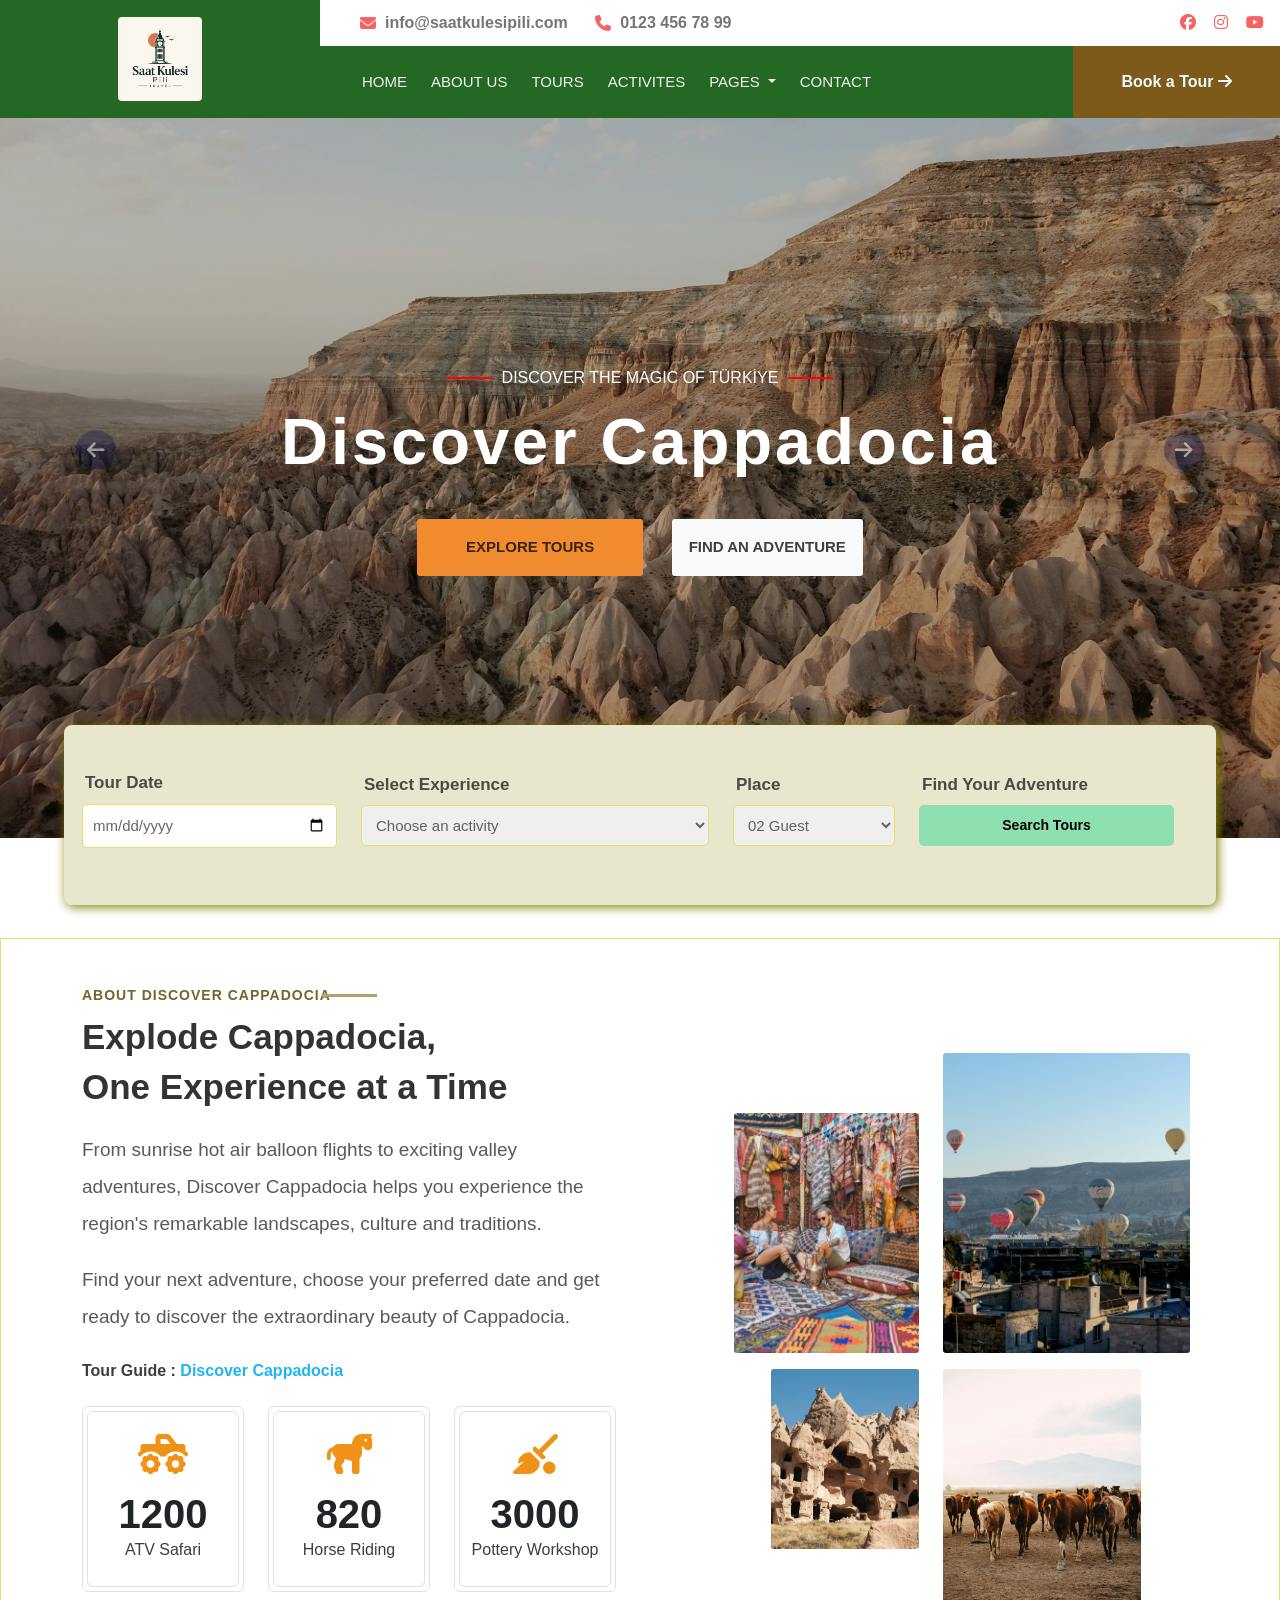
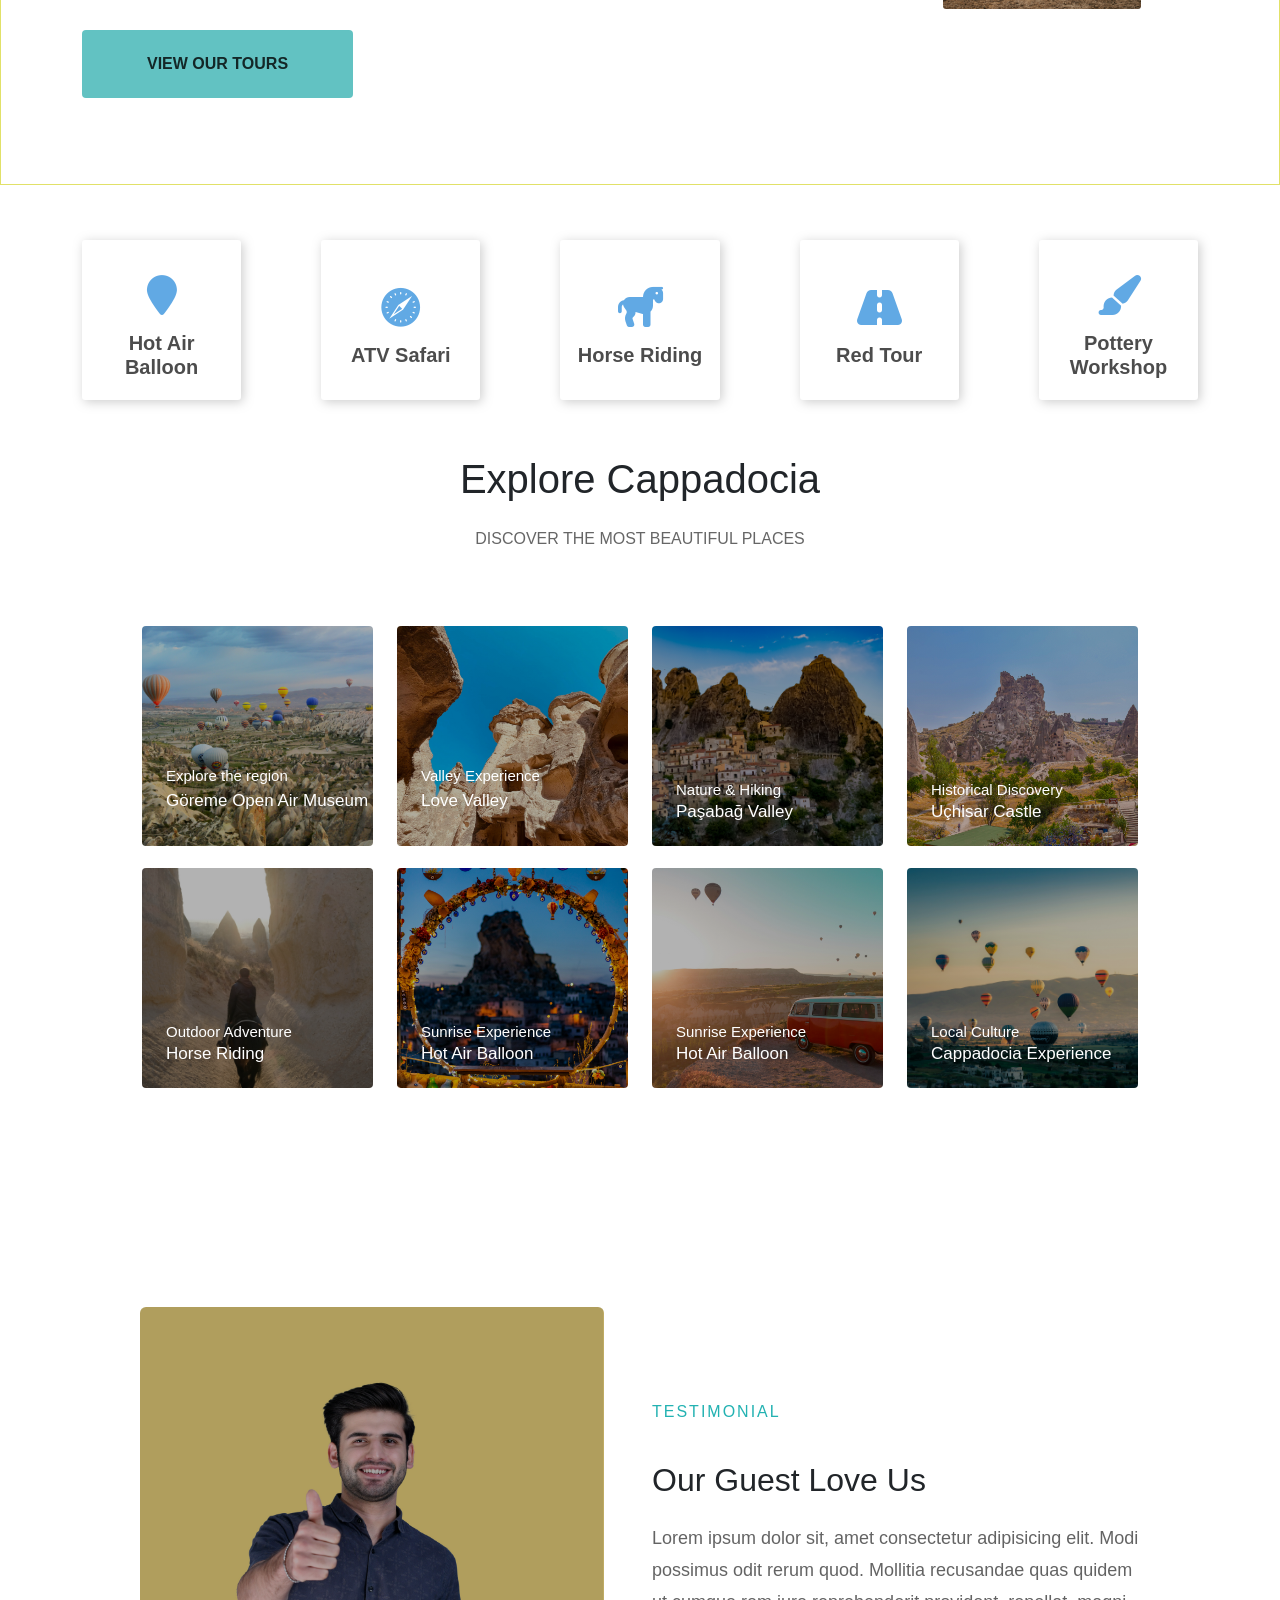
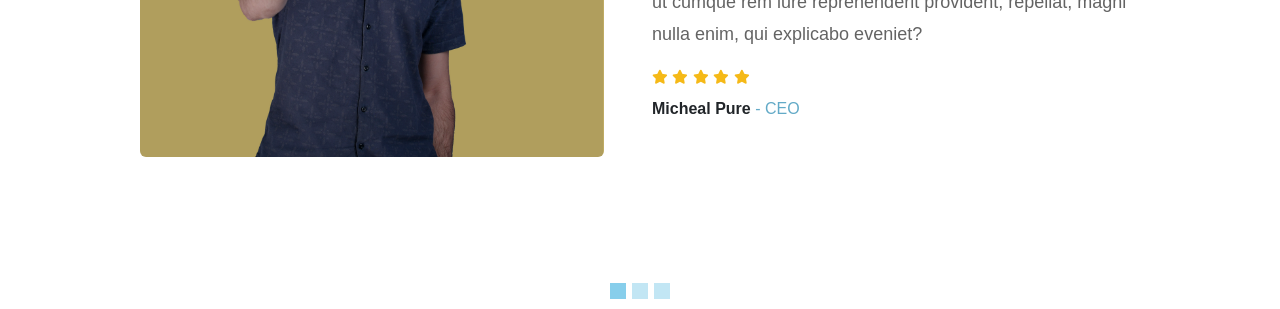
==== commit fa49e406: "destination içerik isimleri değişti" ====
--- a/index.html
+++ b/index.html
@@ -416,8 +416,8 @@
                 <div class="col-lg-3 col-md-4 col-6">
                     <div class="content_destination image-1">
                         <div class="content_text_place">
-                            <span class="price">From : $150</span>
-                            <p class="place">Balloon Tour</p>
+                            <span class="price">Explore the region</span>
+                            <p class="place">Göreme Open Air Museum</p>
                         </div>
                     </div>
                 </div>
@@ -425,8 +425,8 @@
                 <div class="col-lg-3 col-md-4 col-6">
                     <div class="content_destination image-2">
                         <div class="content_text_place">
-                            <span class="price">From : $150</span>
-                            <p class="place">Balloon Tour</p>
+                            <span class="price">Valley Experience</span>
+                            <p class="place">Love Valley</p>
                         </div>
                     </div>
                 </div>
@@ -434,8 +434,8 @@
                 <div class="col-lg-3 col-md-4 col-6">
                     <div class="content_destination image-3">
                         <div class="content_text_place">
-                            <span class="price">From : $150</span>
-                            <p class="place">Balloon Tour</p>
+                            <span class="price">Nature & Hiking</span>
+                            <h5 class="place">Paşabağ Valley</h5>
                         </div>
                     </div>
                 </div>
@@ -443,16 +443,16 @@
                 <div class="col-lg-3 col-md-4 col-6">
                     <div class="content_destination image-4">
                         <div class="content_text_place">
-                            <span class="price">From : $150</span>
-                            <p class="place">Balloon Tour</p>
+                            <span class="price">Historical Discovery</span>
+                            <h5 class="place">Uçhisar Castle</h5>
                         </div>
                     </div>
                 </div>
                 <div class="col-lg-3 col-md-4 col-6">
                     <div class="content_destination image-5">
                         <div class="content_text_place">
-                            <span class="price">From : $150</span>
-                            <p class="place">Balloon Tour</p>
+                            <span class="price">Outdoor Adventure</span>
+                            <h5 class="place">Horse Riding</h5>
                         </div>
                     </div>
                 </div>
@@ -460,8 +460,8 @@
                 <div class="col-lg-3 col-md-4 col-6">
                     <div class="content_destination image-6">
                         <div class="content_text_place">
-                            <span class="price">From : $150</span>
-                            <p class="place">Balloon Tour</p>
+                            <span class="price">Sunrise Experience</span>
+                            <h5 class="place">Hot Air Balloon</h5>
                         </div>
                     </div>
                 </div>
@@ -469,8 +469,8 @@
                 <div class="col-lg-3 col-md-4 col-6">
                     <div class="content_destination image-7">
                         <div class="content_text_place">
-                            <span class="price">From : $150</span>
-                            <p class="place">Balloon Tour</p>
+                            <span class="price">Sunrise Experience</span>
+                            <h5 class="place">Hot Air Balloon</h5>
                         </div>
                     </div>
                 </div>
@@ -478,8 +478,8 @@
                 <div class="col-lg-3 col-md-4 col-6">
                     <div class="content_destination image-8">
                         <div class="content_text_place">
-                            <span class="price">From : $150</span>
-                            <p class="place">Balloon Tour</p>
+                            <span class="price">Local Culture</span>
+                            <h5 class="place">Cappadocia Experience</h5>
                         </div>
                     </div>
                 </div>
@@ -522,7 +522,7 @@
             </div>
         </div>
     </section>
-    <div class="testimanials">
+    <section class="testimanials">
         <div class="testimonial_area">
             <div id="carouselExampleIndicators" class="carousel slide">
                 <div class="carousel-indicators indicator_testimonials">
@@ -655,7 +655,9 @@
 
             </div>
         </div>
-    </div>
+    </section>
+
+    <section></section>
 </body>
 
 </html>
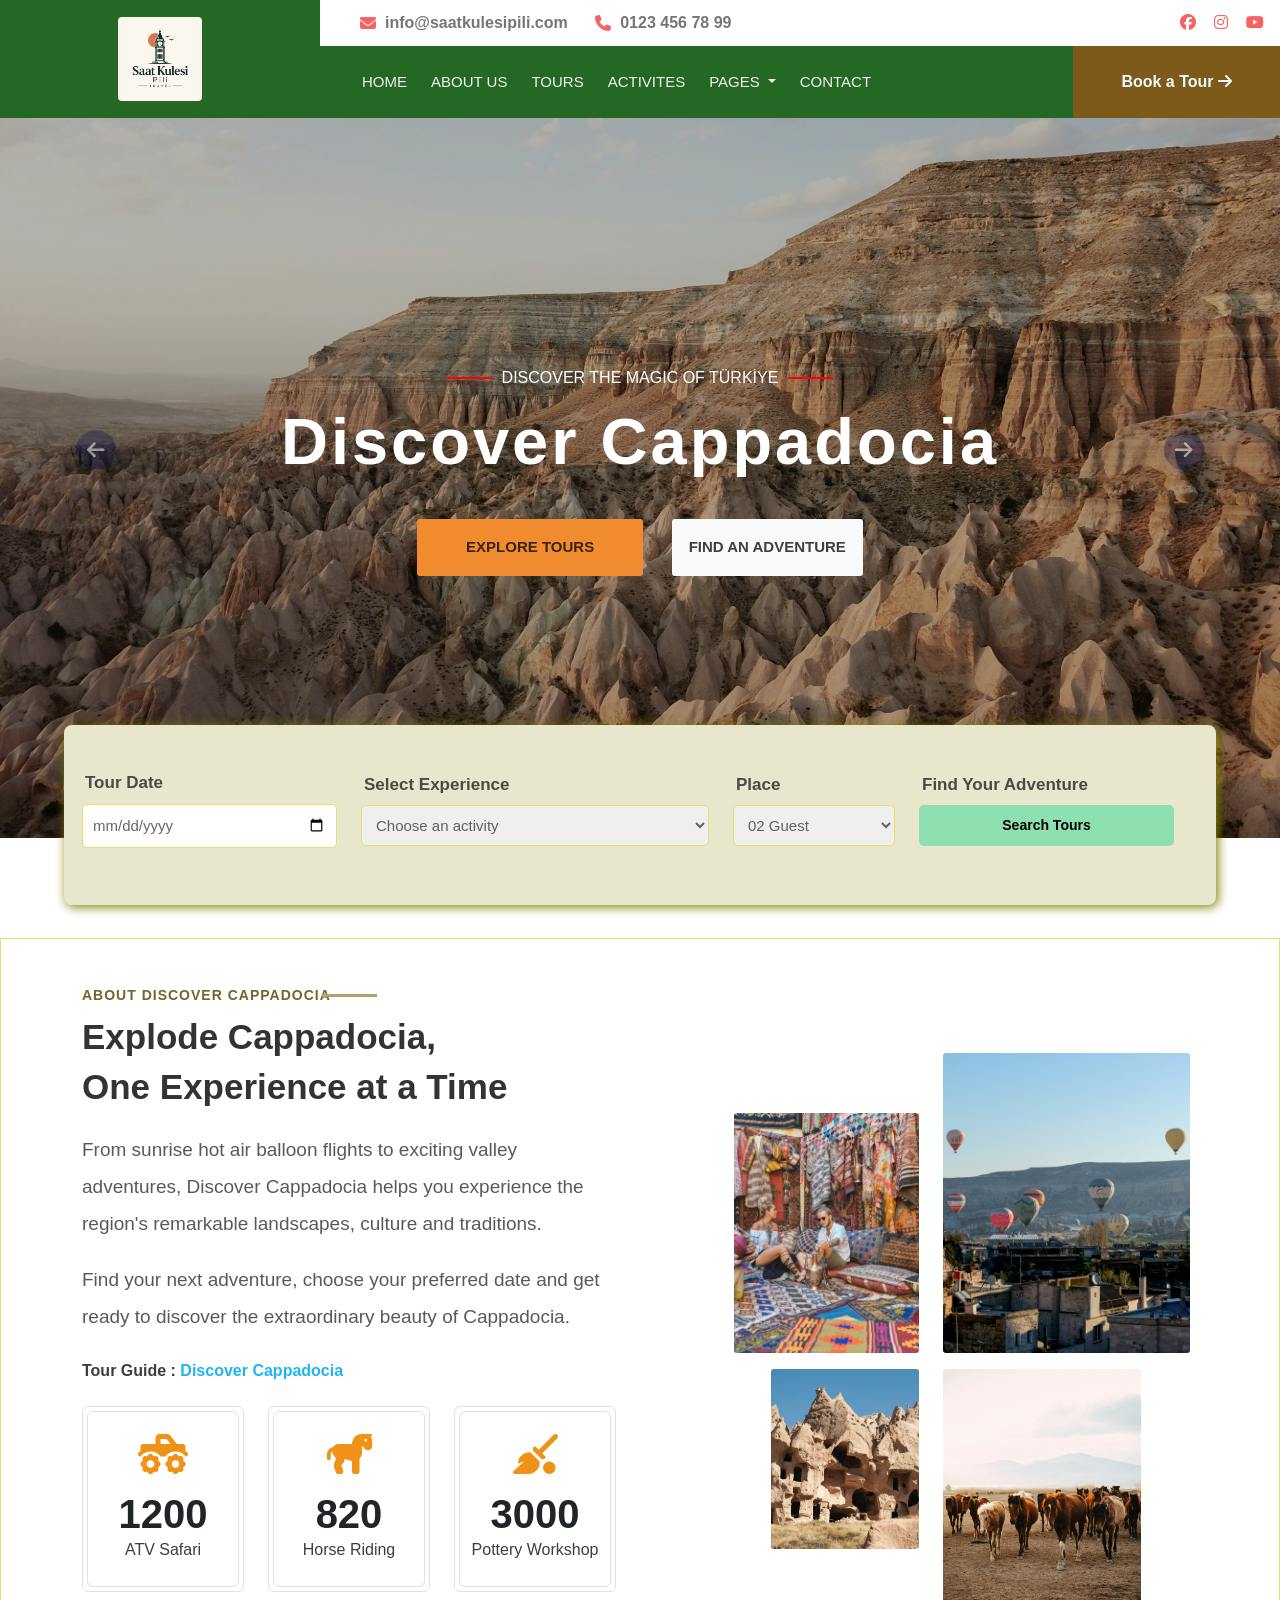
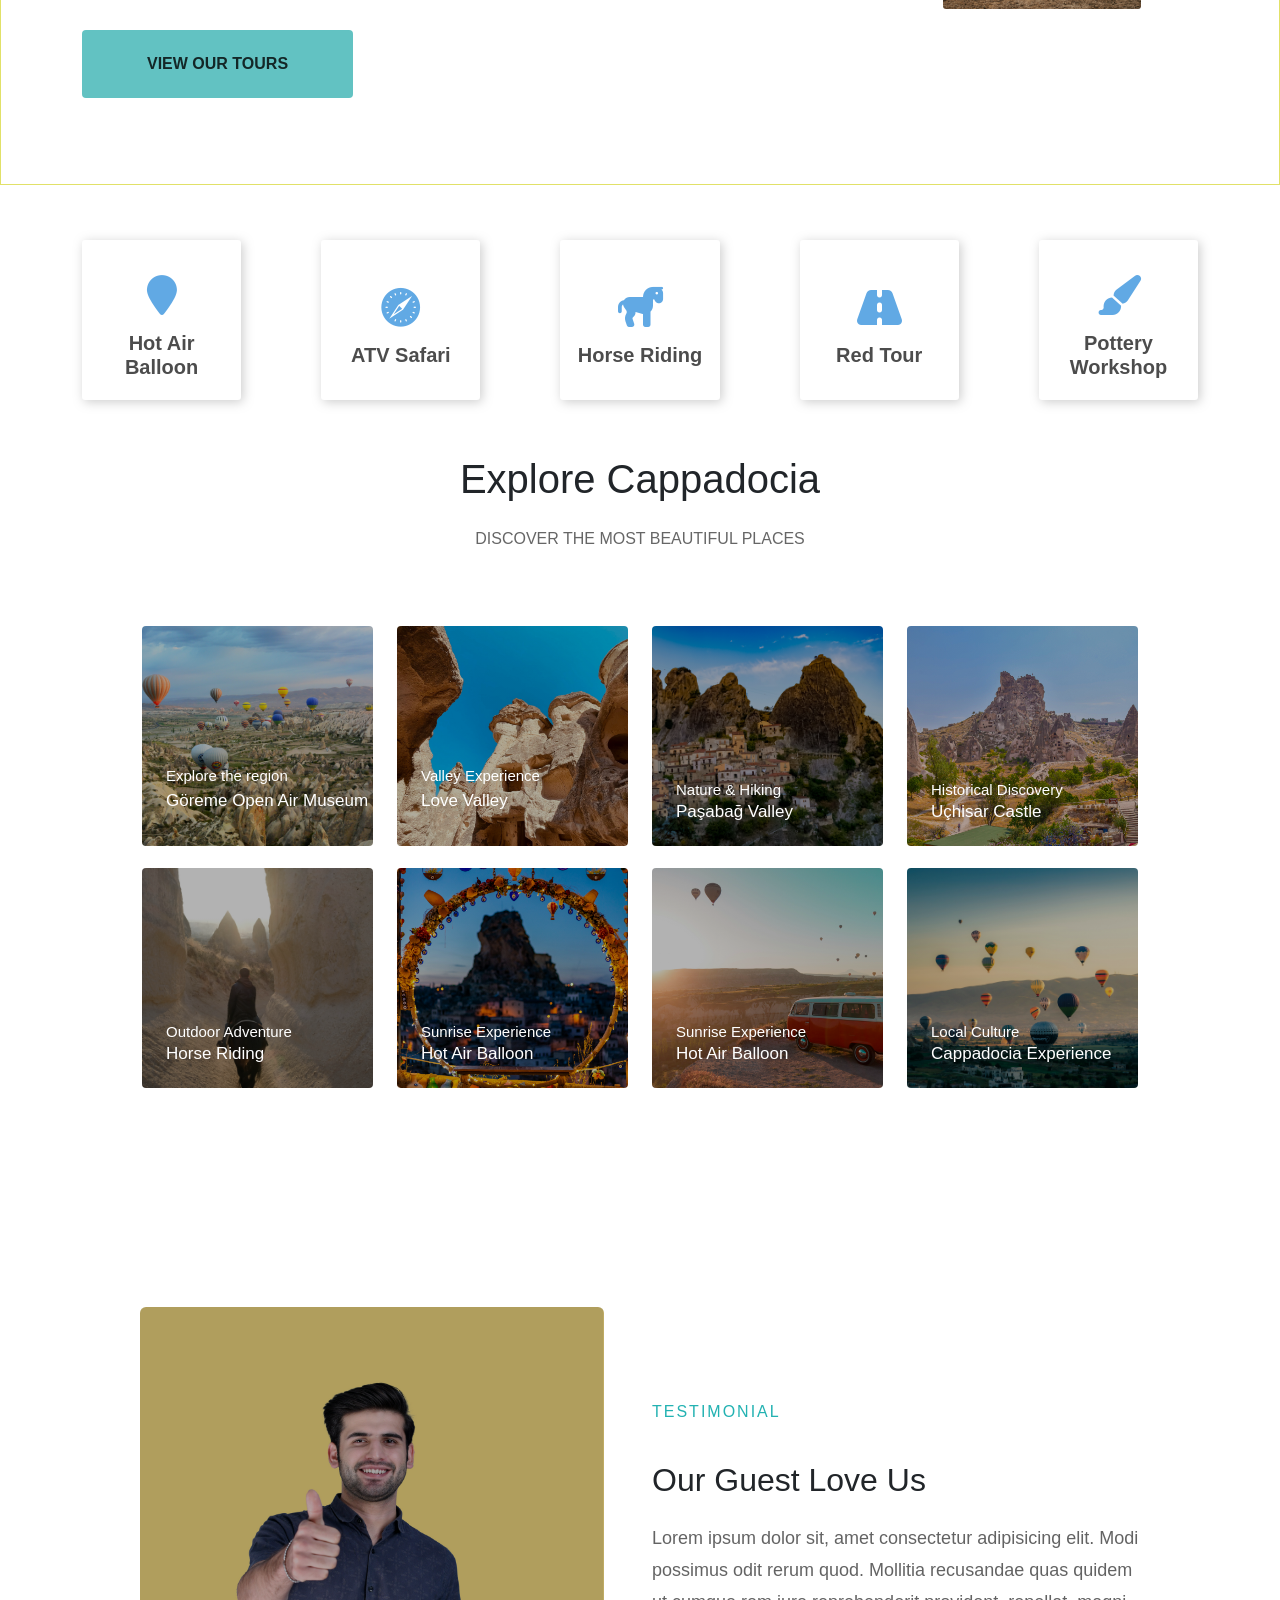
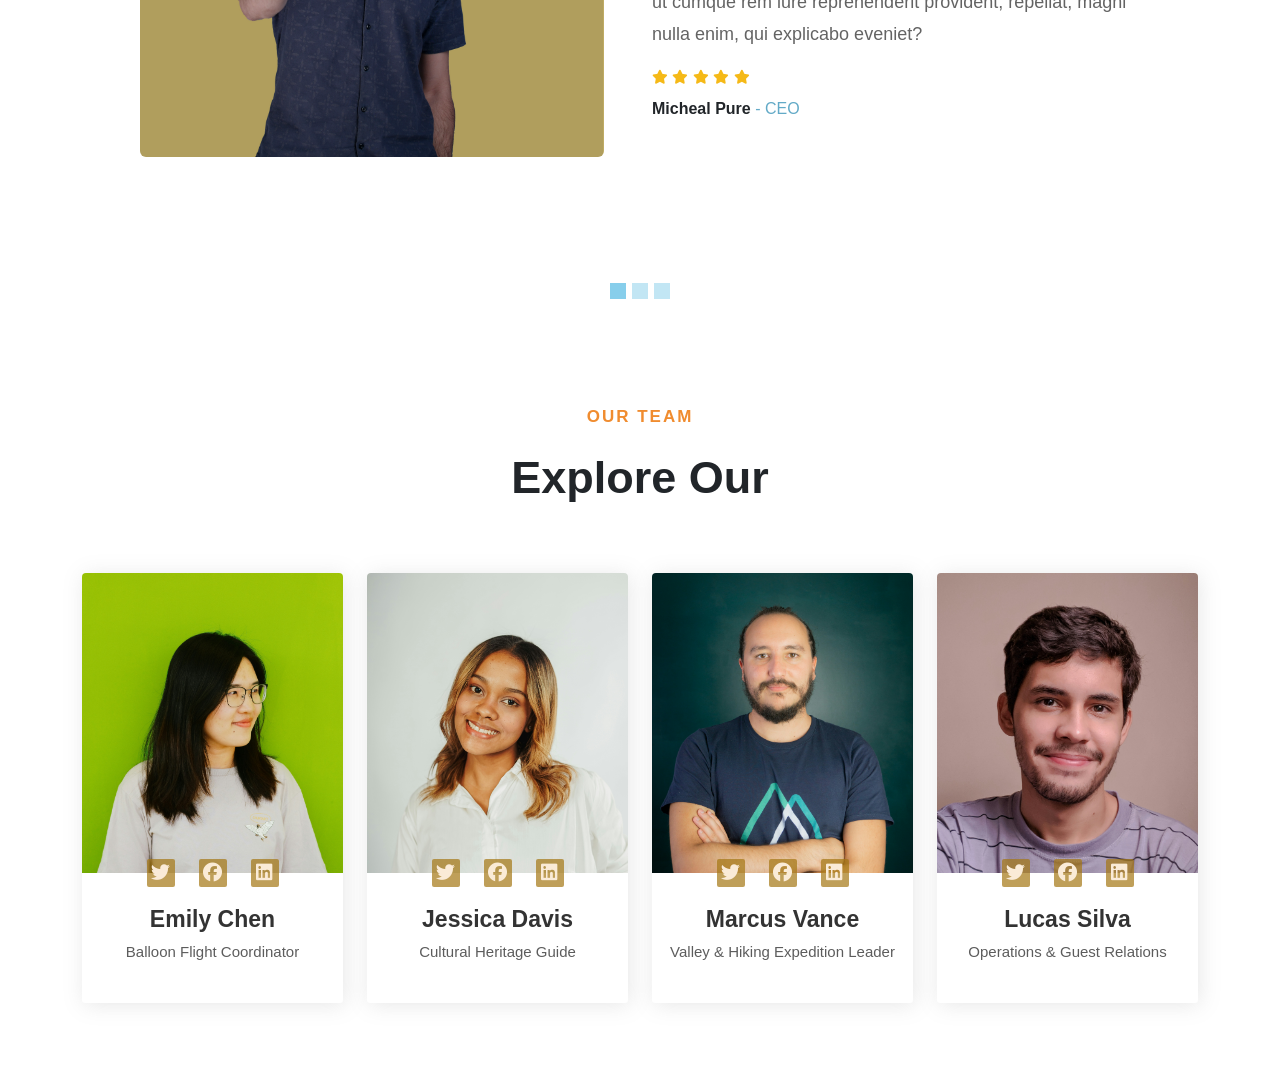
==== commit b32bc081: "ourteam tamamlandı." ====
--- a/index.html
+++ b/index.html
@@ -657,7 +657,82 @@
         </div>
     </section>
 
-    <section></section>
+    <section class="our_team">
+        <h6 class="heading_title">Our Team</h6>
+        <h1 class="mb-5 heading_lg_title">Explore Our</h1>
+        <div class="our_team_area">
+            <div class="container">
+                <div class="row">
+                    <div class="col-lg-3 col-md-6 col-sm-12">
+                        <div class="team_content_container">
+                            <div class="img_team_member img_member_1">
+                                <div class="social_icons_team">
+                                    <a href="#"><i class="fa-brands icon_accounts_team fa-twitter"></i></a>
+                                    <a href="#"><i class="fa-brands icon_accounts_team fa-facebook"></i></a>
+                                    <a href="#"><i class="fa-brands icon_accounts_team fa-linkedin"></i></a>
+                                </div>
+                            </div>
+                            <div class="team_section_heading">
+                                <h4 class="heading_name">Emily Chen</h4>
+                                <h6 class="heading_sm_name">Balloon Flight Coordinator</h6>
+                            </div>
+                        </div>
+                    </div>
+                  
+                    <div class="col-lg-3 col-md-6 col-sm-12">
+                        <div class="team_content_container">
+                            <div class="img_team_member img_member_2">
+                                <div class="social_icons_team">
+                                    <a href="#"><i class="fa-brands icon_accounts_team fa-twitter"></i></a>
+                                    <a href="#"><i class="fa-brands icon_accounts_team fa-facebook"></i></a>
+                                    <a href="#"><i class="fa-brands icon_accounts_team fa-linkedin"></i></a>
+                                </div>
+                            </div>
+                            <div class="team_section_heading">
+                                <h4 class="heading_name">Jessica Davis</h4>
+                                <h6 class="heading_sm_name">Cultural Heritage Guide</h6>
+                            </div>
+                        </div>
+                    </div>
+
+                    <div class="col-lg-3 col-md-6 col-sm-12">
+                        <div class="team_content_container">
+                            <div class="img_team_member img_member_3">
+                                <div class="social_icons_team">
+                                    <a href="#"><i class="fa-brands icon_accounts_team fa-twitter"></i></a>
+                                    <a href="#"><i class="fa-brands icon_accounts_team fa-facebook"></i></a>
+                                    <a href="#"><i class="fa-brands icon_accounts_team fa-linkedin"></i></a>
+                                </div>
+                            </div>
+                            <div class="team_section_heading">
+                                <h4 class="heading_name">Marcus Vance</h4>
+                                <h6 class="heading_sm_name">Valley & Hiking Expedition Leader</h6>
+                            </div>
+                        </div>
+                    </div>
+
+                    <div class="col-lg-3 col-md-6 col-sm-12">
+                        <div class="team_content_container">
+                            <div class="img_team_member img_member_4">
+                                <div class="social_icons_team">
+                                    <a href="#"><i class="fa-brands icon_accounts_team fa-twitter"></i></a>
+                                    <a href="#"><i class="fa-brands icon_accounts_team fa-facebook"></i></a>
+                                    <a href="#"><i class="fa-brands icon_accounts_team fa-linkedin"></i></a>
+                                </div>
+                            </div>
+
+                            <div class="team_section_heading">
+                                <h4 class="heading_name">Lucas Silva</h4>
+                                <h6 class="heading_sm_name">Operations & Guest Relations</h6>
+                            </div>
+
+                        </div>
+                    </div>
+
+                </div>
+            </div>
+        </div>
+    </section>
 </body>
 
 </html>
--- a/style.css
+++ b/style.css
@@ -710,4 +710,122 @@
     color: rgb(99, 170, 199);
     font-weight: 400;
     font-size: 13spx;
+}
+
+
+.our_team {
+    width: 100%;
+    height: 80vh;
+    margin-top: 150px;
+    display: flex;
+    flex-direction: column;
+    justify-content: center;
+}
+
+.heading_title {
+    font-size: 17px;
+    font-weight: 600;
+    color: rgb(240, 140, 47);
+    text-align: center;
+    text-transform: uppercase;
+    letter-spacing: 2px;
+}
+
+.heading_lg_title {
+    text-align: center;
+    margin: 15px 0px;
+    font-size: 45px;
+    font-weight: 700;
+}
+
+.team_content_container {
+    width: 100%;
+    height: 430px;
+    box-shadow: 2px 2px 21px rgba(128, 128, 128, 0.192);
+    margin: 20px 0px;
+    border-radius: 3px !important;
+    position: relative;
+}
+
+.img_team_member {
+    width: 100%;
+    height: 300px;
+   /*  background-color: red; */
+}
+
+.img_member_1 {
+   border-radius: 4px 4px 0px 0px;
+   background-image: url(./img/our_team_1.jpg);
+   background-position: center;
+   background-size: cover;
+}
+
+.img_member_2 {
+   border-radius: 4px 4px 0px 0px;
+   background-image: url(./img/our_team_2.jpg);
+   background-position: center;
+   background-size: cover;
+}
+
+.img_member_3 {
+   border-radius: 4px 4px 0px 0px;
+   background-image: url(./img/our_team_3.jpg);
+   background-position: center;
+   background-size: cover;
+}
+
+.img_member_4 {
+   border-radius: 4px 4px 0px 0px;
+   background-image: url(./img/our_team_4.jpg);
+   background-position: center;
+   background-size: cover;
+}
+
+
+.social_icons_team {
+    width: 100%;
+    height: 30px;
+    /* background-color: rgba(111, 19, 203, 0.5); */
+    position: absolute;
+    bottom: 115px;
+    /* padding: 0px 8px; */
+    display: flex;
+    justify-content: center;
+    align-items: center;
+    gap: 10px;
+}
+
+.social_icons_team a {
+    background-color: rgba(164, 118, 18, 0.7);
+    width: 28px;
+    height: 28px;
+    border-radius: 2px;
+    margin: 0px 7px;
+    display: flex;
+    justify-content: center;
+    align-items: center;
+    color: antiquewhite;
+    font-size: 19px;
+    text-decoration: none !important;
+}
+
+.team_section_heading {
+       width: 100%;
+       height: 120px;
+       display: flex;
+       justify-content: center;
+       align-items: center;
+       flex-direction: column;
+}
+
+.heading_name {
+    margin: 10px 0px;
+    color: rgb(0, 0, 0, 0.8);
+    font-size: 23px;
+    font-weight: 600;
+}
+
+.heading_sm_name {
+    font-size: 15px;
+    color: rgb(0, 0, 0, 0.64);
 }
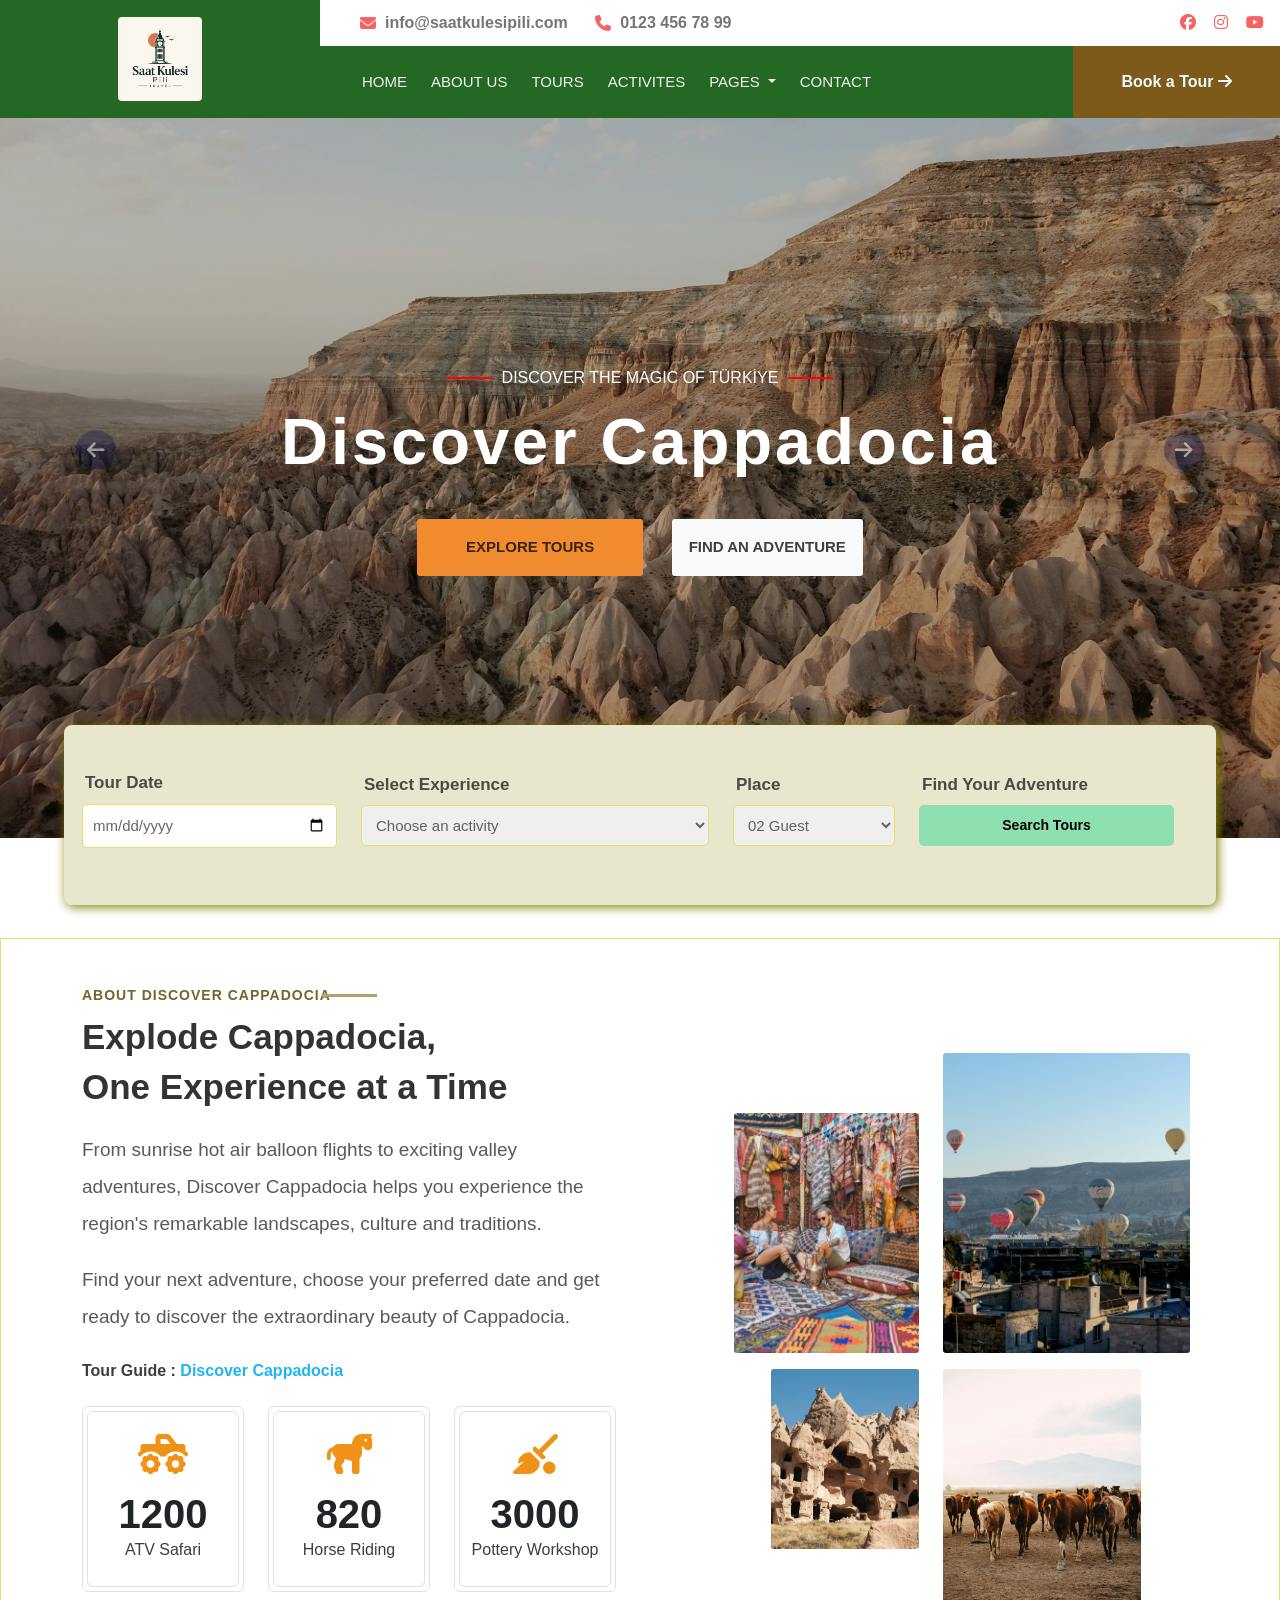
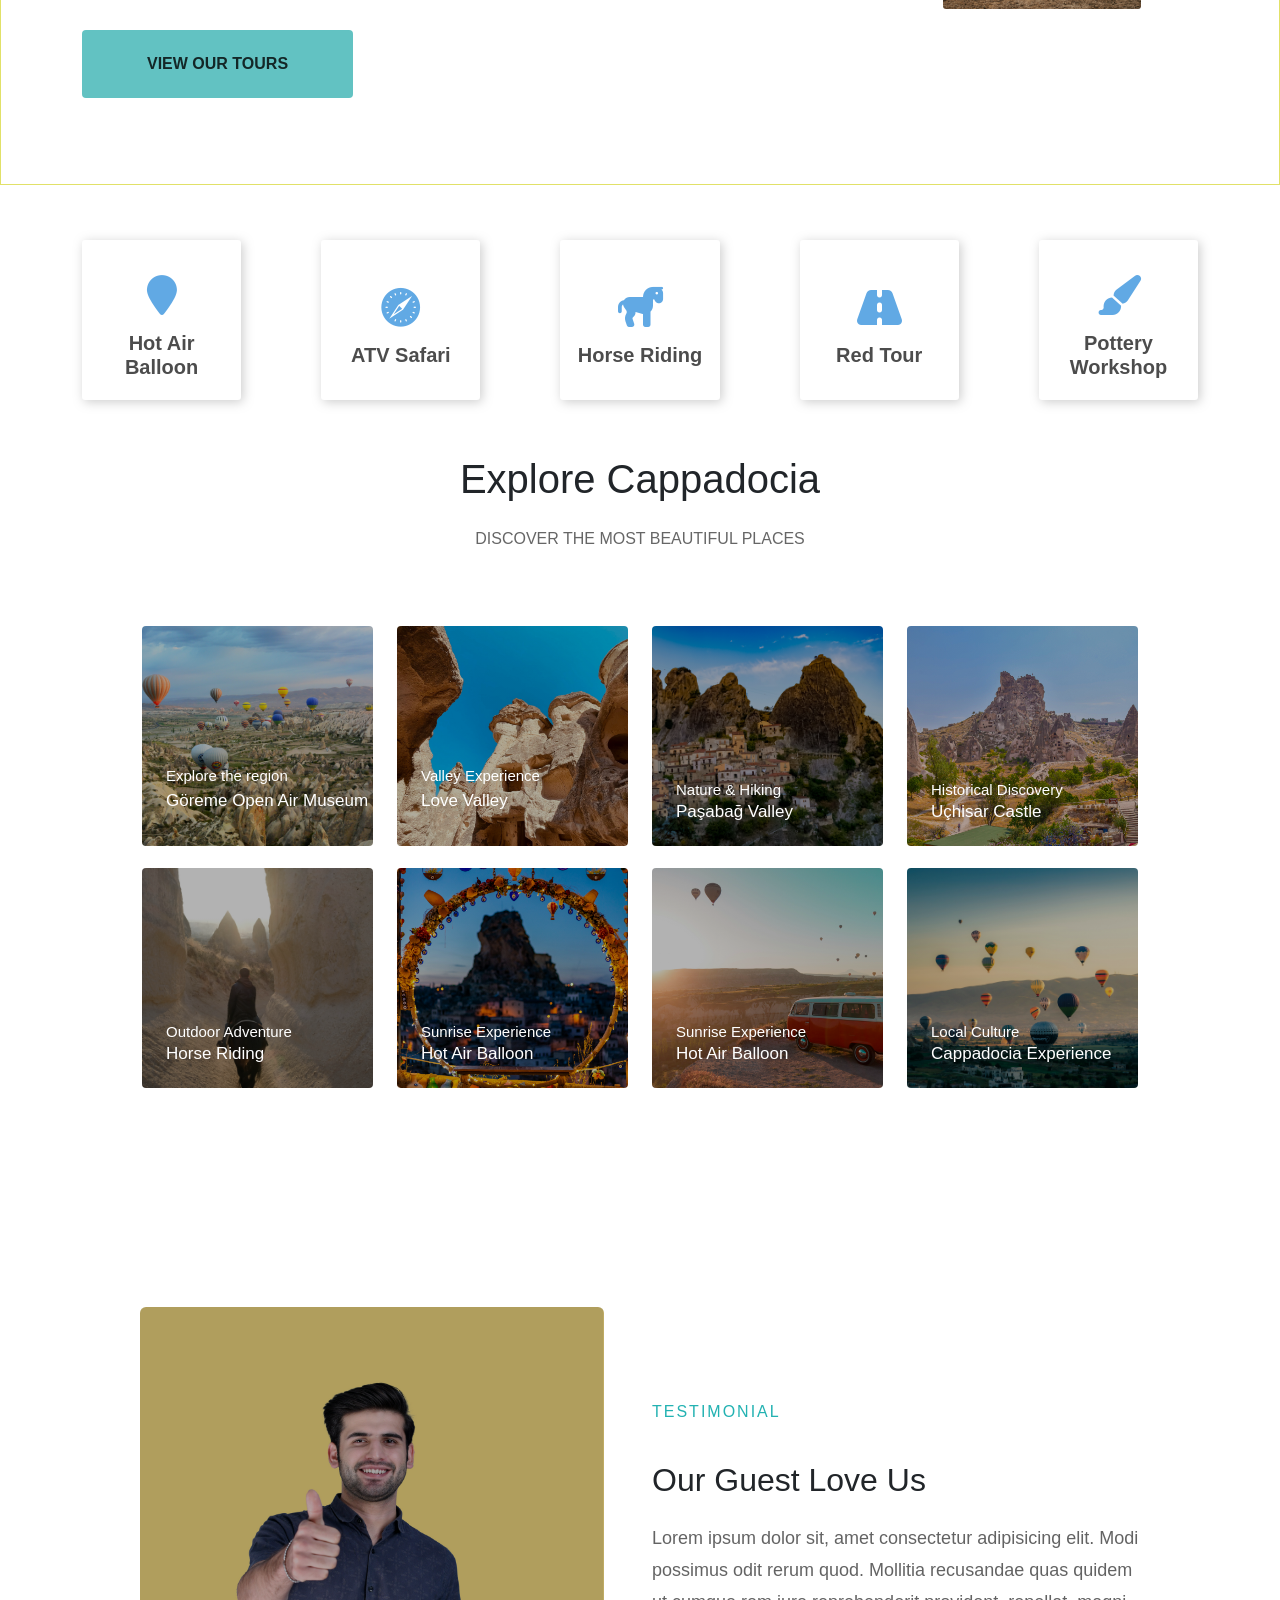
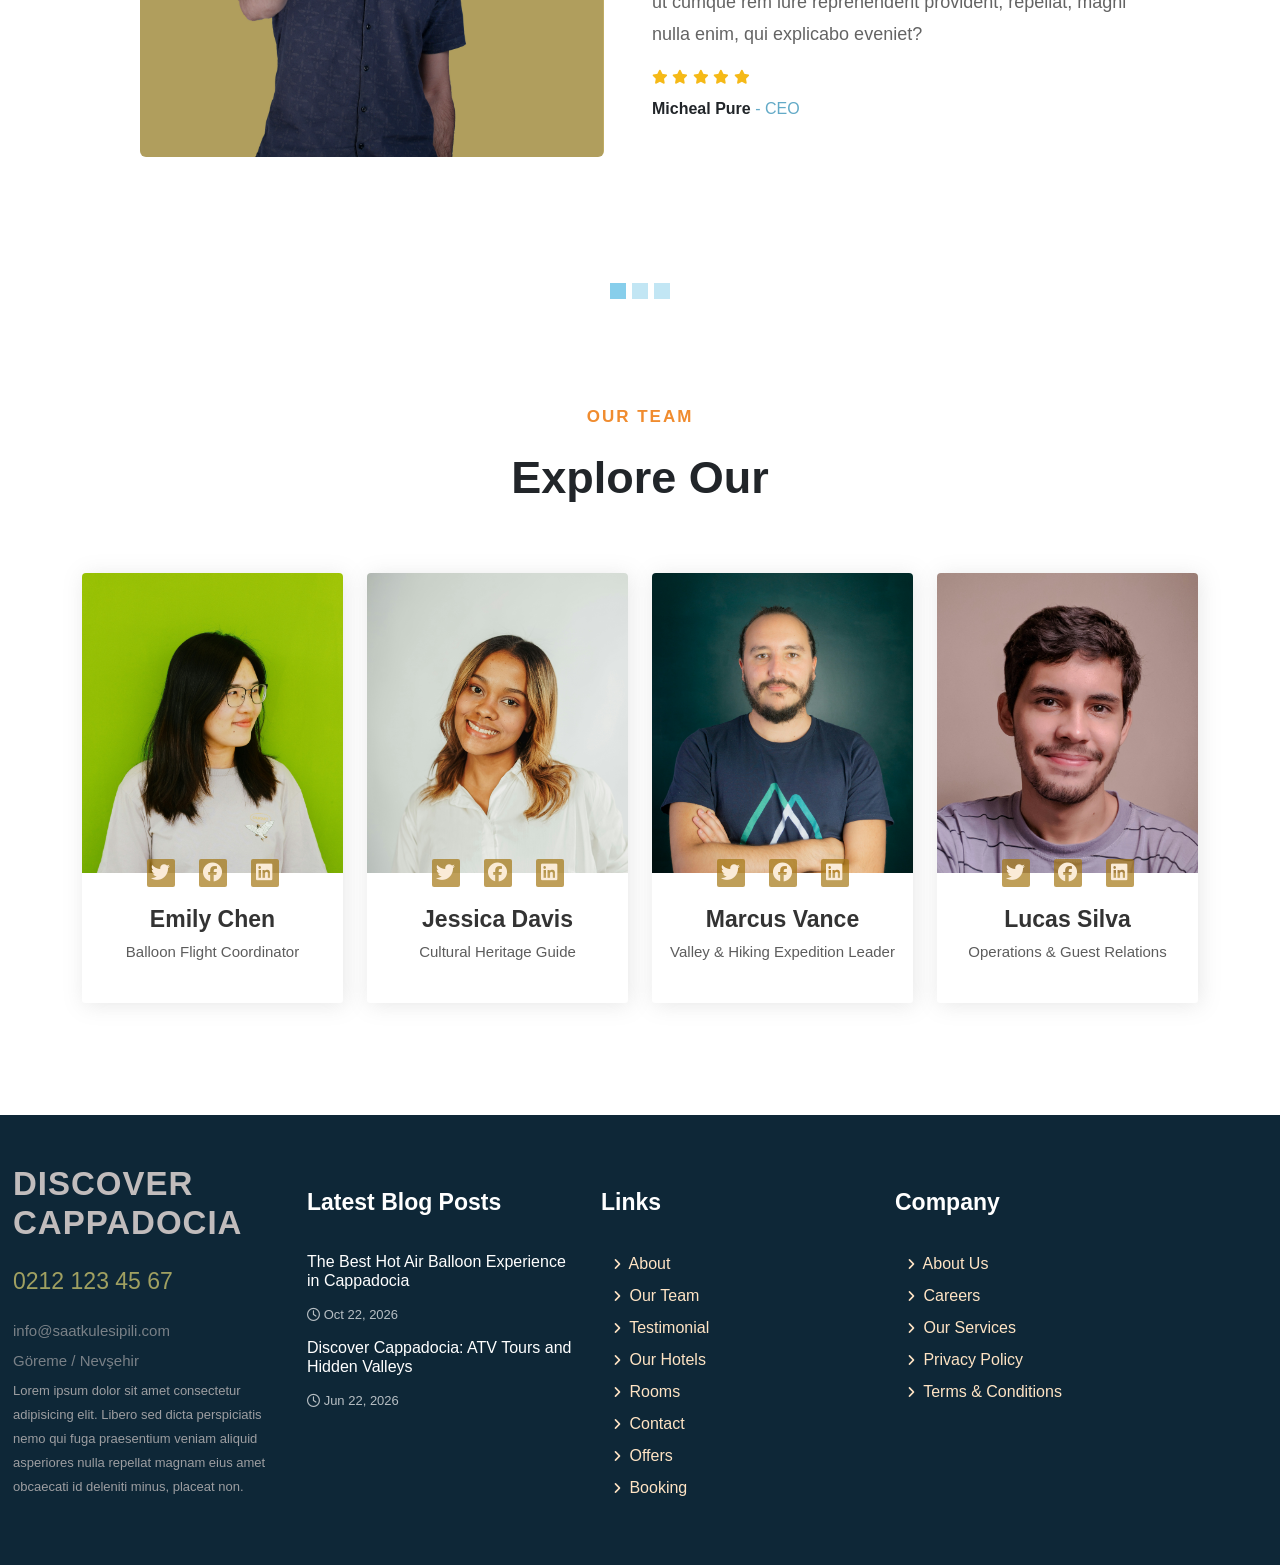
==== commit 797a2c06: "footer kısmı tamamlandı." ====
--- a/index.html
+++ b/index.html
@@ -733,6 +733,87 @@
             </div>
         </div>
     </section>
+
+    <!--? FOOTER START -->
+        <div class="footer_area">
+            <footer>
+                <div class="footer_container">
+                    <div class="row my-5">
+
+                          <!-- Contact Information -->
+                        <div class="col-lg-3 col-md-6 col-sm-6">
+                            <h2 class="logo_footer">Discover Cappadocia</h2>
+                            <h3>0212 123 45 67</h3>
+                            <p class="para_footer_1">info@saatkulesipili.com</p>
+                            <p class="para_footer_1">Göreme / Nevşehir</p>
+                            <p class="para_footer_2">Lorem ipsum dolor sit amet consectetur adipisicing elit. Libero sed dicta perspiciatis nemo qui fuga praesentium veniam aliquid asperiores nulla repellat magnam eius amet obcaecati id deleniti minus, placeat non.</p>
+                        </div>
+
+                        <!-- Latest Blog Posts -->
+                        <div class="col-lg-3 col-md-6 col-sm-6">
+
+                            <div class="blogs_section_footer">
+                                <h3 class="blogs_footer">Latest Blog Posts</h3>
+                                <h5 class="blog_title">
+                                    The Best Hot Air Balloon Experience in Cappadocia
+                                </h5>
+
+                                <p class="para_blogs_footer">
+                                    <span>
+                                        <i class="fa-regular fa-clock"></i>
+                                    </span>
+                                    Oct 22, 2026
+                                </p>
+                            </div>
+                            
+                            <div class="blogs_section_footer">
+                                <h5 class="blog_title">
+                                    Discover Cappadocia: ATV Tours and Hidden Valleys
+                                </h5>
+
+                                <p class="para_blogs_footer">
+                                    <span>
+                                        <i class="fa-regular fa-clock"></i>
+                                    </span>
+                                    Jun 22, 2026
+                                </p>
+                            </div>
+                        </div>
+
+                         <div class="col-lg-3 col-md-6 col-sm-6"">
+                                <div class="link_footer">
+                                    <h3 class="blogs_footer">Links</h3>
+                                    <ul class="p-0">
+                                        <li class="m-2"><a class="links-item_footer" href="#"> <span><i class="fa-solid fa-angle-right"></i></span> About</a></li>
+                                        <li class="m-2"><a class="links-item_footer" href="#"> <span><i class="fa-solid fa-angle-right"></i></span> Our Team</a></li>
+                                        <li class="m-2"><a class="links-item_footer" href="#"> <span><i class="fa-solid fa-angle-right"></i></span> Testimonial</a></li>
+                                        <li class="m-2"><a class="links-item_footer" href="#"> <span><i class="fa-solid fa-angle-right"></i></span> Our Hotels</a></li>
+                                        <li class="m-2"><a class="links-item_footer" href="#"> <span><i class="fa-solid fa-angle-right"></i></span> Rooms</a></li>
+                                        <li class="m-2"><a class="links-item_footer" href="#"> <span><i class="fa-solid fa-angle-right"></i></span> Contact</a></li>
+                                        <li class="m-2"><a class="links-item_footer" href="#"> <span><i class="fa-solid fa-angle-right"></i></span> Offers</a></li>
+                                        <li class="m-2"><a class="links-item_footer" href="#"> <span><i class="fa-solid fa-angle-right"></i></span> Booking</a></li>
+                                    </ul>
+                                </div>
+                        </div>
+
+                        <div class="col-lg-3 col-md-6 col-sm-6"">
+                                <div class="link_footer">
+                                    <h3 class="blogs_footer">Company</h3>
+                                    <ul class="p-0">
+                                        <li class="m-2"><a class="links-item_footer" href="#"> <span><i class="fa-solid fa-angle-right"></i></span> About Us</a></li>
+                                        <li class="m-2"><a class="links-item_footer" href="#"> <span><i class="fa-solid fa-angle-right"></i></span> Careers</a></li>
+                                        <li class="m-2"><a class="links-item_footer" href="#"> <span><i class="fa-solid fa-angle-right"></i></span> Our Services</a></li>
+                                        <li class="m-2"><a class="links-item_footer" href="#"> <span><i class="fa-solid fa-angle-right"></i></span> Privacy Policy</a></li>
+                                        <li class="m-2"><a class="links-item_footer" href="#"> <span><i class="fa-solid fa-angle-right"></i></span> Terms & Conditions</a></li>
+                                    </ul>
+                                </div>
+                        </div>
+                            
+                    </div>
+                </div>
+            </footer>
+        </div>
+
 </body>
 
 </html>
--- a/style.css
+++ b/style.css
@@ -828,4 +828,92 @@
 .heading_sm_name {
     font-size: 15px;
     color: rgb(0, 0, 0, 0.64);
+}
+
+
+.footer_area {
+    background-color: rgb(14, 39, 55);
+    margin-top: 40px;
+    height: 50vh;
+    display: flex;
+    align-items: center;
+    justify-content: center;
+    flex-direction: column;
+
+}
+
+.footer_container {
+    width: 90%;
+    margin: 0 13px;
+}
+
+
+.logo_footer {
+    color: rgb(193, 188, 188);
+    font-size: 33px;
+    font-weight: 900;
+    letter-spacing: 1px;
+    text-transform: uppercase;
+
+}
+
+.footer_container h3 {
+    color: rgb(160, 160, 97);
+    font-size: 23px;
+    margin: 25px 0;
+   
+}
+
+.para_footer_1 {
+    color: rgba(193, 188, 188, 0.6);
+    font-size: 15px;
+    font-weight: 400;
+    margin: 7px 0px;    
+}   
+
+.para_footer_2 {
+    color: rgba(193, 188, 188, 0.8);
+    font-size: 13px;
+    line-height: 24px;
+}
+
+.blogs_section_footer {
+    color: white;
+}
+
+.blogs_footer {
+    color: white !important;
+    font-weight: 600;
+    margin-bottom: 36px !important;
+
+}
+
+
+.blog_title {
+    color: white;
+    font-size: 16px;
+    font-weight: 500;
+}
+
+.para_blogs_footer {
+    font-size: 13px;
+    color: rgba(255, 255, 255, 0.7);
+    margin: 14px 0px;
+}
+
+.links-item_footer {
+    text-decoration: none;
+    color: bisque;
+    font-size: 16px;
+    font-weight: 500;
+    transition: 0.4s ease;
+}
+
+.links-item_footer span {
+    padding: 0px 4px;
+    font-size: 13px;
+}
+
+.links-item_footer:hover {
+    letter-spacing: 2px;
 }
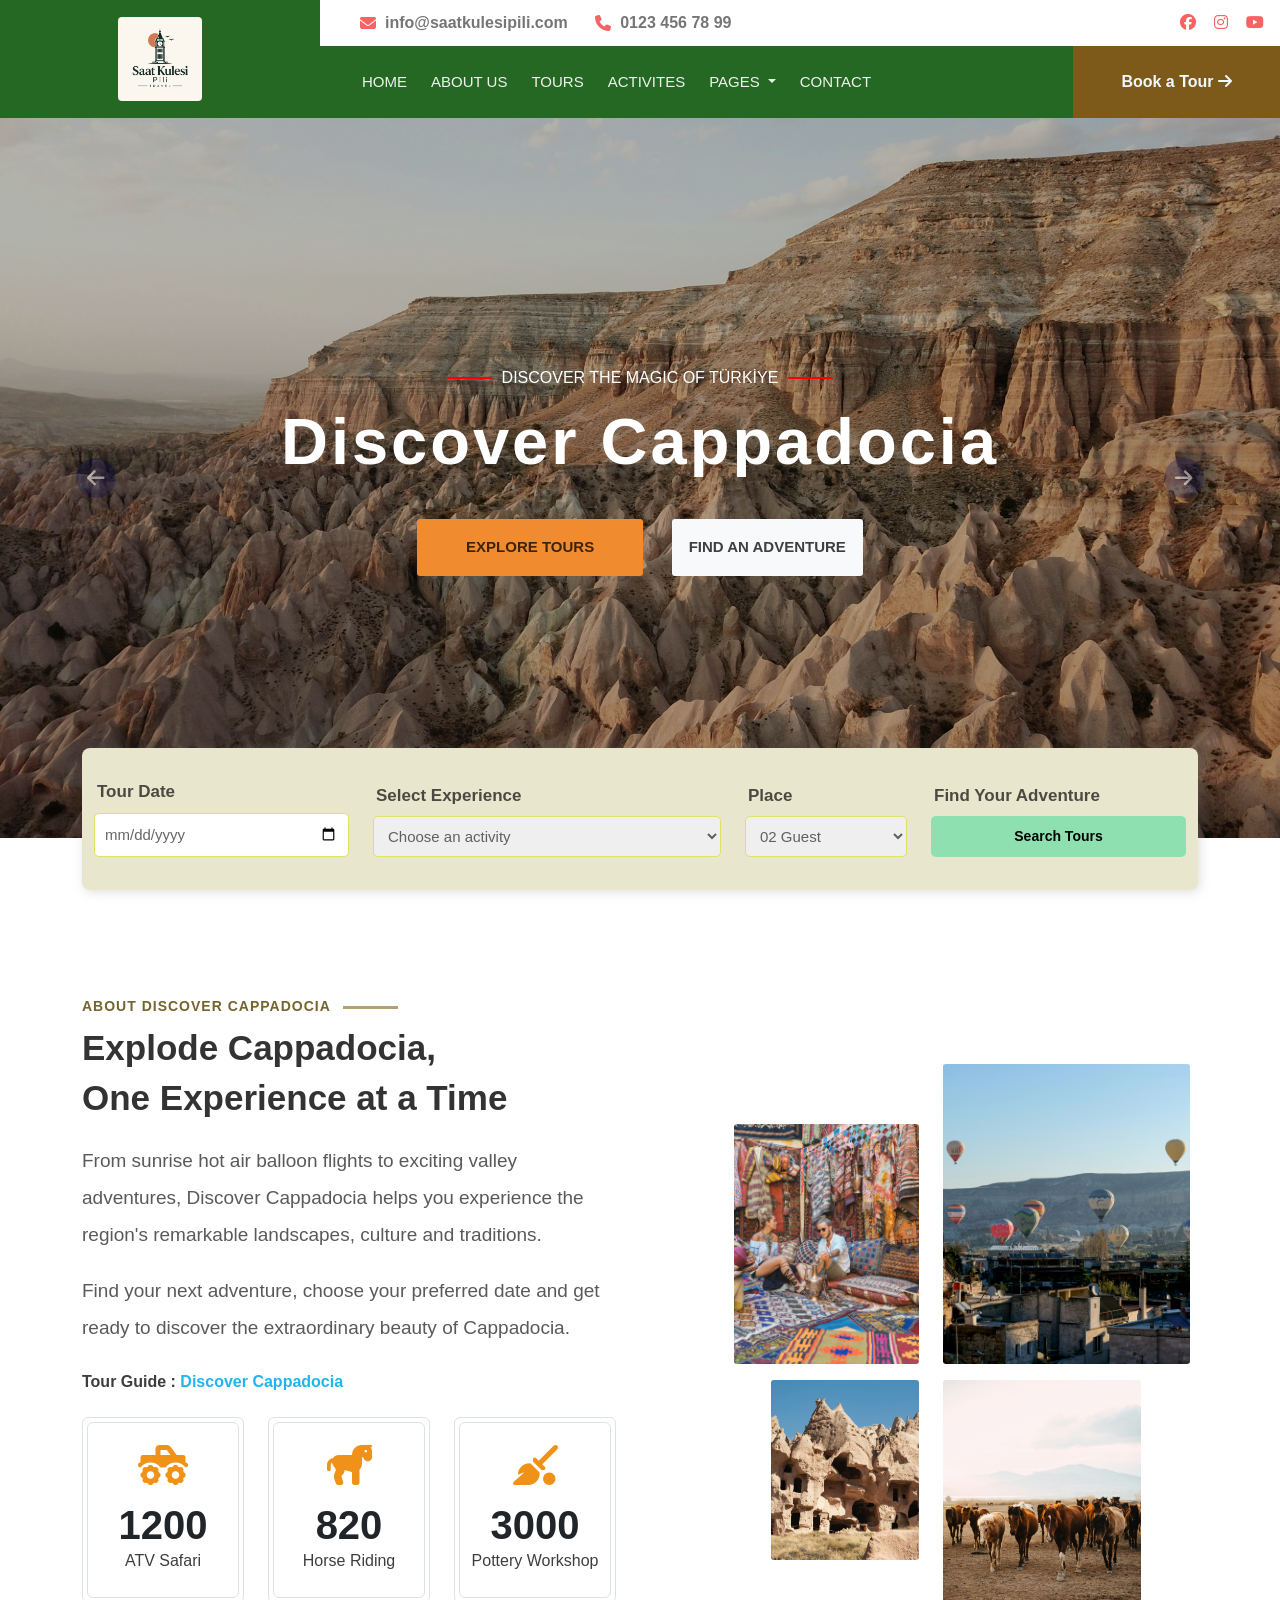
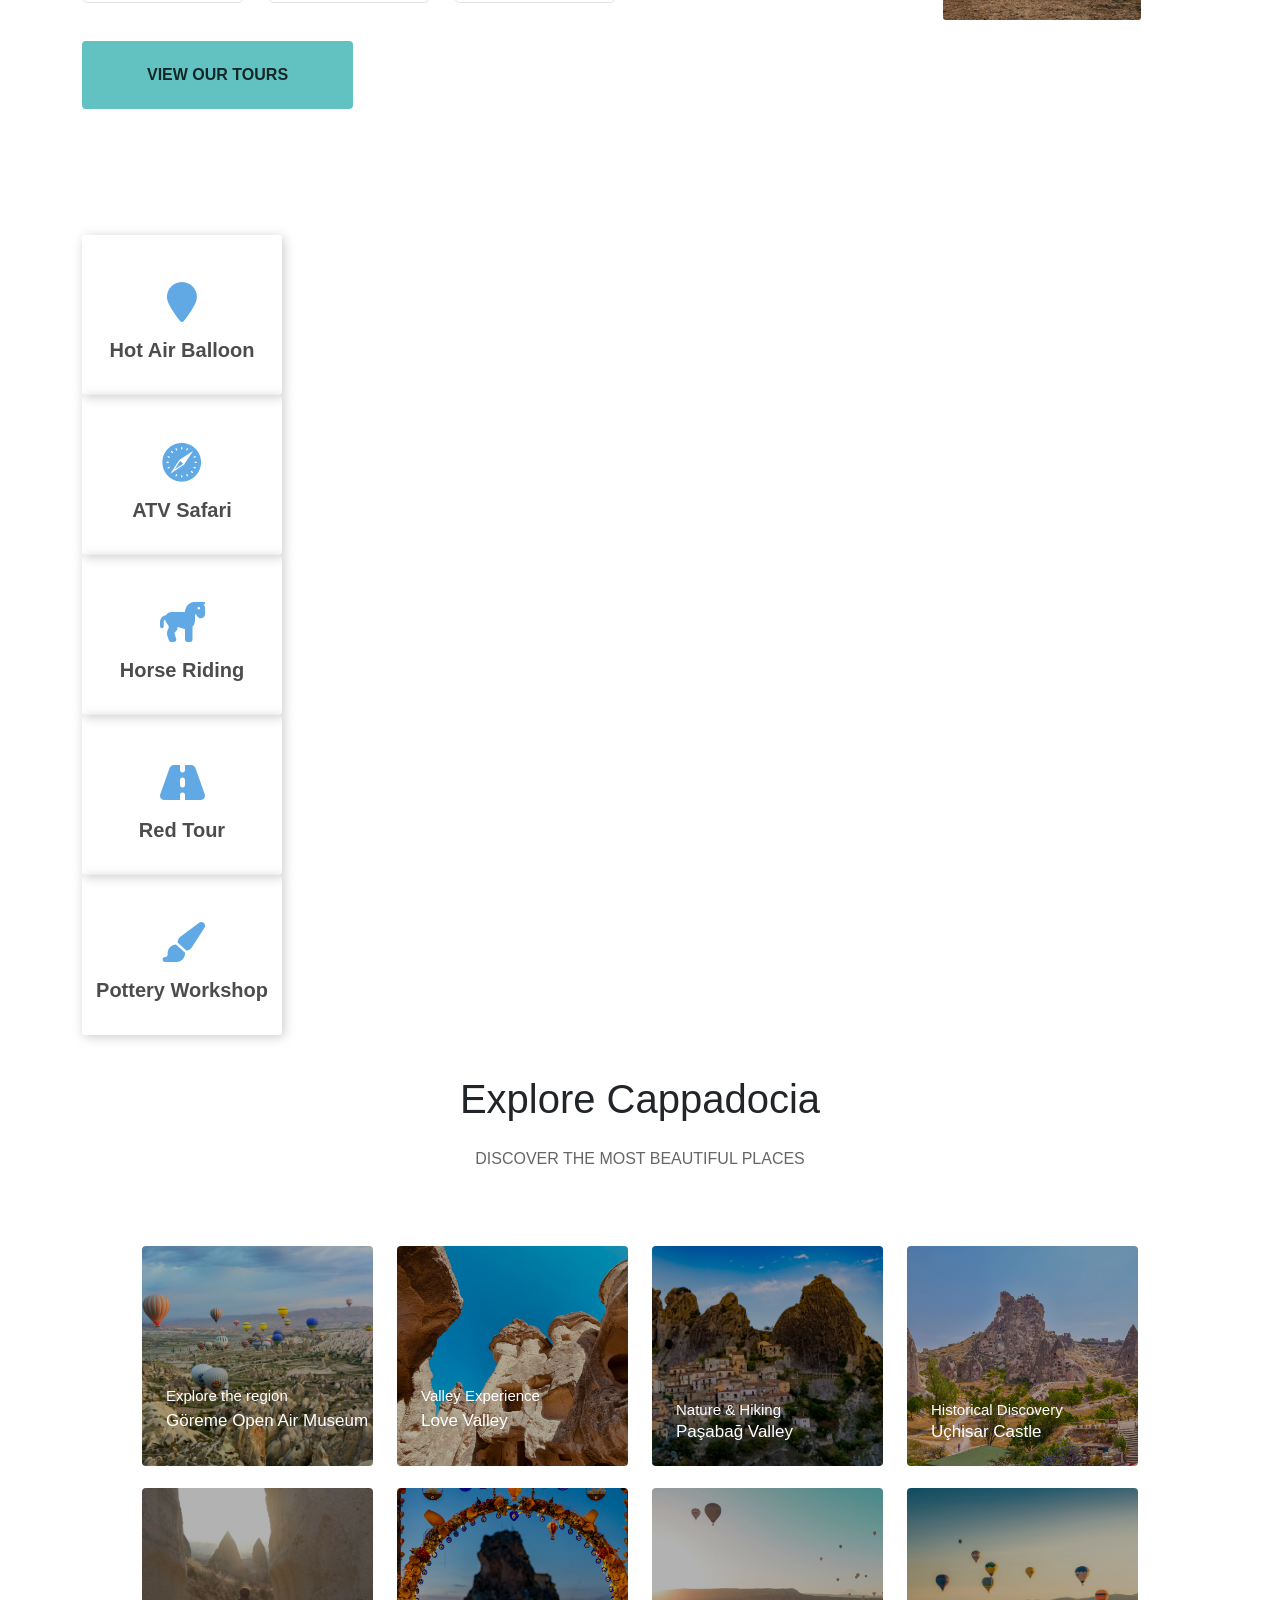
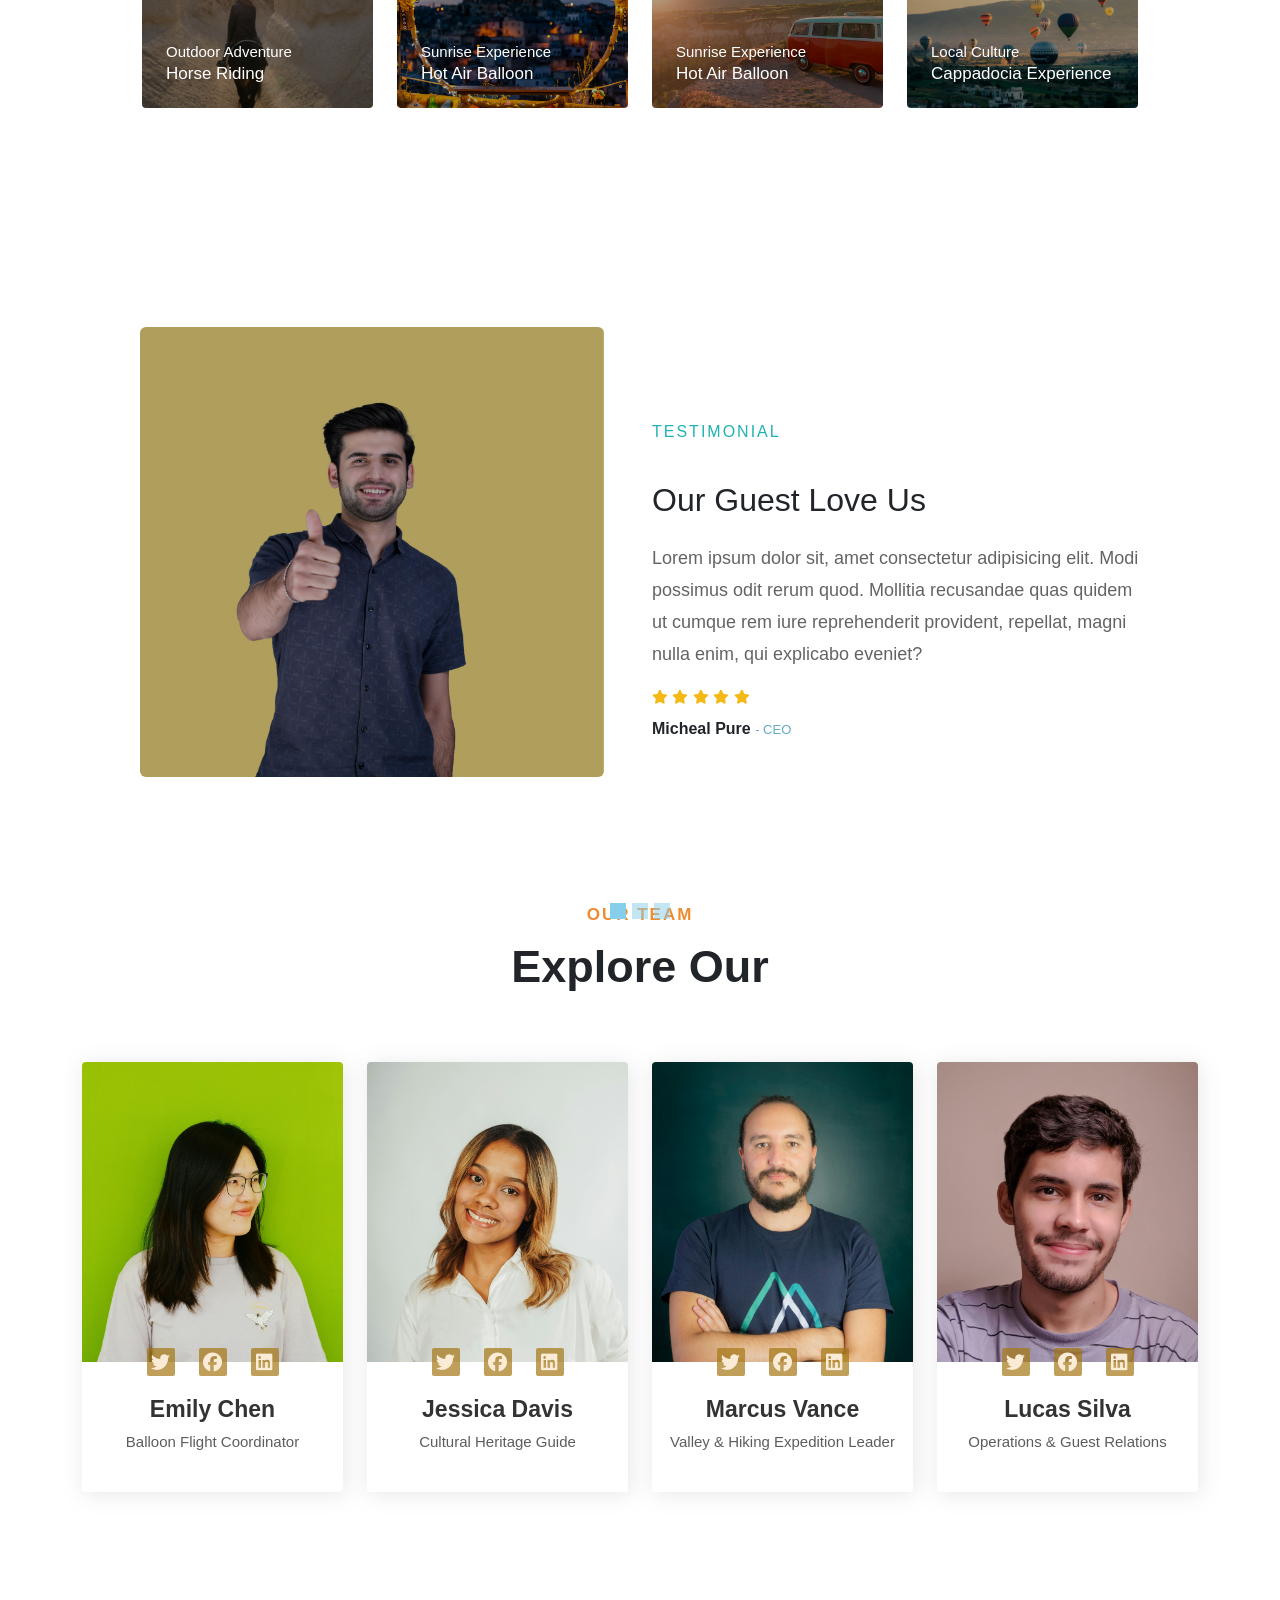
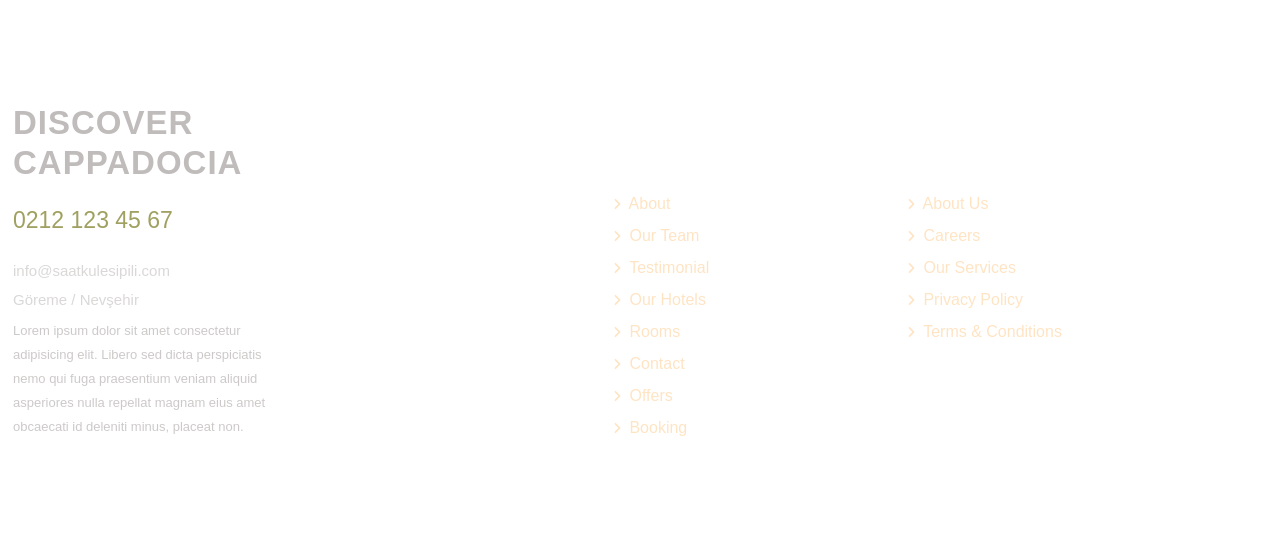
==== commit 95c21889: "responsive eklenmiştir." ====
--- a/index.html
+++ b/index.html
@@ -16,6 +16,7 @@
 
     <!-- Kendi CSS dosyamız -->
     <link rel="stylesheet" href="style.css">
+    <link rel="stylesheet" href="responsive.css">
 
     <!-- Bootstrap JS -->
     <script src="https://cdn.jsdelivr.net/npm/bootstrap@5.3.8/dist/js/bootstrap.bundle.min.js"
@@ -110,7 +111,7 @@
                                 </ul>
                             </div>
 
-                            <a class="btn_navbar py-4 px-md-5 d-lg-block d-done" href="#">
+                            <a class="btn_navbar py-4 px-md-5 d-lg-block d-none" href="#">
                                 <span class="stable"></span>
                                 Book a Tour
                                 <span class="icon">
@@ -282,7 +283,7 @@
                                 <div class="col-4">
                                     <div class="border rounded p-1">
                                         <div class="border rounded text-center py-2">
-                                            <p class="about_items_icon"><i class="fa-solid fa-horse"></i></i>
+                                            <p class="about_items_icon"><i class="fa-solid fa-horse"></i>
                                             </p>
                                             <h5 class="about_items_heading">820</h5>
                                             <p class="about_items_para">Horse Riding</p>
@@ -780,7 +781,7 @@
                             </div>
                         </div>
 
-                         <div class="col-lg-3 col-md-6 col-sm-6"">
+                         <div class="col-lg-3 col-md-6 col-sm-6">
                                 <div class="link_footer">
                                     <h3 class="blogs_footer">Links</h3>
                                     <ul class="p-0">
--- a/style.css
+++ b/style.css
@@ -135,10 +135,10 @@
     width: 100%;
 }
 
-.
- {
+.home_section {
     width: 100%;
     height: 80vh;
+    min-height: 420px;
     overflow: hidden;
     position: relative;
 }
@@ -146,6 +146,7 @@
 .content_home {
     width: 100%;
     height: 80vh;
+    min-height: 420px;
     background-position: center;
     background-size: cover;
     display: flex;
@@ -243,31 +244,26 @@
 }
 
 .hotel_search_form_container {
-    width: 100%;
-    display: flex;
-    justify-content: center;
+   position: relative;
+   z-index: 5;
 
 }
 
 .hotel_search_form_content {
-    width: 90%;
-    height: 180px;
-    margin: auto;
-    position: absolute;
-    left: 0;
-    right: 0;
-    bottom: -5px;
+    width: 100%;
+    height: auto;
+    margin: -90px auto 0;      /* masaüstünde hero'nun üstüne biner */
+    padding: 15px 0 25px;
     border-radius: 8px;
     background-color: rgb(232, 230, 205);
-    box-shadow: 2px 2px 11px rgba(128, 128, 0.25);
+    box-shadow: 2px 2px 11px rgba(128, 128, 128, 0.25);
 }
 
 
 .container_form {
-    width: 100%;
-    height: 160px;
+    height: auto;
     display: flex;
-    align-items: center;
+    align-items: flex-end;
 }
 
 .input_form {
@@ -306,14 +302,7 @@
 
 
 .about {
-    margin-top: 100px;
-    width: 100%;
-    /*  height: 86px; */
-    display: flex;
-    justify-content: center;
-    flex-direction: column;
-    /* Elements are arranged vertically (stacked on top of each other). */
-    border: 1px solid rgb(225, 225, 104);
+    margin-top: 60px;
     padding: 60px 0;
 }
 
@@ -328,14 +317,14 @@
 
 
 .about_title::after {
-    position: absolute;
     content: "";
+    display: inline-block;
+    vertical-align: middle;
+    margin-left: 12px;
     background-color: rgb(178, 162, 113);
     height: 3px;
     width: 55px;
-    top: 50%;
-    left: 240px;
-    margin-top: -1px;
+    position: static;
 }
 
 .heading_about {
@@ -469,19 +458,14 @@
 }
 
 .servis_area {
-    height: 30vh;
-    display: flex;
-    flex-direction: column;
+    height: auto;
+    padding: 40px 0;
+}
+
+.services_container {
+    flex-wrap: wrap;
     justify-content: center;
-}
-
-.services_container {
-    width: 100%;
-    height: 100%;
-    display: flex;
-    justify-content: space-between;
-    align-items: center;
-    gap: 80px;
+    gap: 20px;
 }
 
 .services_content {
@@ -709,17 +693,15 @@
 .member_name span {
     color: rgb(99, 170, 199);
     font-weight: 400;
-    font-size: 13spx;
+    font-size: 13px;
 }
 
 
 .our_team {
-    width: 100%;
-    height: 80vh;
-    margin-top: 150px;
-    display: flex;
-    flex-direction: column;
-    justify-content: center;
+    height: auto;
+    min-height: 80vh;
+    margin-top: 80px;
+    padding-bottom: 40px;
 }
 
 .heading_title {
@@ -832,13 +814,9 @@
 
 
 .footer_area {
-    background-color: rgb(14, 39, 55);
-    margin-top: 40px;
-    height: 50vh;
-    display: flex;
-    align-items: center;
-    justify-content: center;
-    flex-direction: column;
+    height: auto;
+    min-height: 50vh;
+    padding: 30px 0;
 
 }
 
@@ -907,6 +885,7 @@
     font-size: 16px;
     font-weight: 500;
     transition: 0.4s ease;
+    
 }
 
 .links-item_footer span {
--- a/responsive.css
+++ b/responsive.css
@@ -0,0 +1,191 @@
+Responsive · CSS
+/* responsive.css — style.css'ten SONRA yüklenmeli */
+ 
+/* ========== Tablet ve altı (< 992px) ========== */
+@media (max-width: 991px) {
+ 
+    /* Mobil menüde hover çalışmadığı için alt menü açık gösterilir */
+    .dropdown-menu {
+        position: static;
+        display: block;
+        opacity: 1;
+        visibility: visible;
+        width: 100%;
+        background: transparent;
+        border: 0;
+    }
+ 
+    .dropdown-item {
+        color: rgba(255, 255, 255, 0.85);
+    }
+ 
+    /* Form hero'nun üstüne binmez, normal akışta durur */
+    .hotel_search_form_content {
+        margin: 20px auto 0;
+    }
+ 
+    .about {
+        margin-top: 40px;
+    }
+ 
+    .heading_about {
+        font-size: 30px;
+        line-height: 42px;
+    }
+ 
+    .para_about {
+        font-size: 17px;
+        line-height: 32px;
+    }
+ 
+    .btn_content_about {
+        padding: 18px 40px;
+    }
+ 
+    .testimonial_area {
+        width: 90%;
+    }
+ 
+    .image_container {
+        width: 100%;
+        height: 320px;
+    }
+ 
+    .text_container_testimonials {
+        height: auto;
+        padding: 10px 0 30px;
+    }
+ 
+    .our_team {
+        margin-top: 60px;
+    }
+}
+ 
+/* ========== Tablet dikey / büyük telefon (< 768px) ========== */
+@media (max-width: 767px) {
+ 
+    .home_section,
+    .content_home {
+        height: 70vh;
+        min-height: 400px;
+    }
+ 
+    .btn_home_content {
+        font-size: 13px;
+        margin: 8px 0;
+    }
+ 
+    .images_cappadocia_container {
+        height: 200px;
+    }
+ 
+    .about_items_icon {
+        font-size: 28px;
+    }
+ 
+    .about_items_heading {
+        font-size: 28px;
+    }
+ 
+    .about_items_para {
+        font-size: 13px;
+    }
+ 
+    .heading_lg_title {
+        font-size: 34px;
+    }
+ 
+    .logo_footer {
+        font-size: 26px;
+    }
+}
+ 
+/* ========== Telefon (< 576px) ========== */
+@media (max-width: 575px) {
+ 
+    /* Başlığın yanındaki kırmızı çizgiler taşma yapar */
+    .section_title::before,
+    .section_title::after {
+        display: none;
+    }
+ 
+    .heading_home {
+        letter-spacing: 1px;
+    }
+ 
+    /* Butonlar alt alta, tam genişlikte */
+    .btn_home_content {
+        display: block;
+        width: 100%;
+        margin: 8px 0 !important;
+        padding: 12px 16px !important;
+    }
+ 
+    .slider_icon {
+        width: 32px;
+        height: 32px;
+        font-size: 16px;
+    }
+ 
+    .hotel_search_form_content {
+        padding: 10px 0 20px;
+    }
+ 
+    label {
+        font-size: 15px;
+    }
+ 
+    .heading_about {
+        font-size: 26px;
+        line-height: 36px;
+    }
+ 
+    .about_title::after {
+        display: none;
+    }
+ 
+    .btn_content_about {
+        display: block;
+        text-align: center;
+        padding: 16px 20px;
+    }
+ 
+    .services_content {
+        width: 46%;
+        height: 140px;
+    }
+ 
+    .heading_services {
+        font-size: 16px;
+    }
+ 
+    .content_destination {
+        height: 180px;
+    }
+ 
+    .content_text_place {
+        left: 12px;
+        bottom: 10px;
+    }
+ 
+    .place {
+        font-size: 14px;
+    }
+ 
+    .price {
+        font-size: 12px;
+    }
+ 
+    .image_container {
+        height: 240px;
+    }
+ 
+    .para_testimonial {
+        font-size: 16px;
+        line-height: 28px;
+    }
+ 
+    .heading_name {
+        font-size: 20px;
+    }
+}
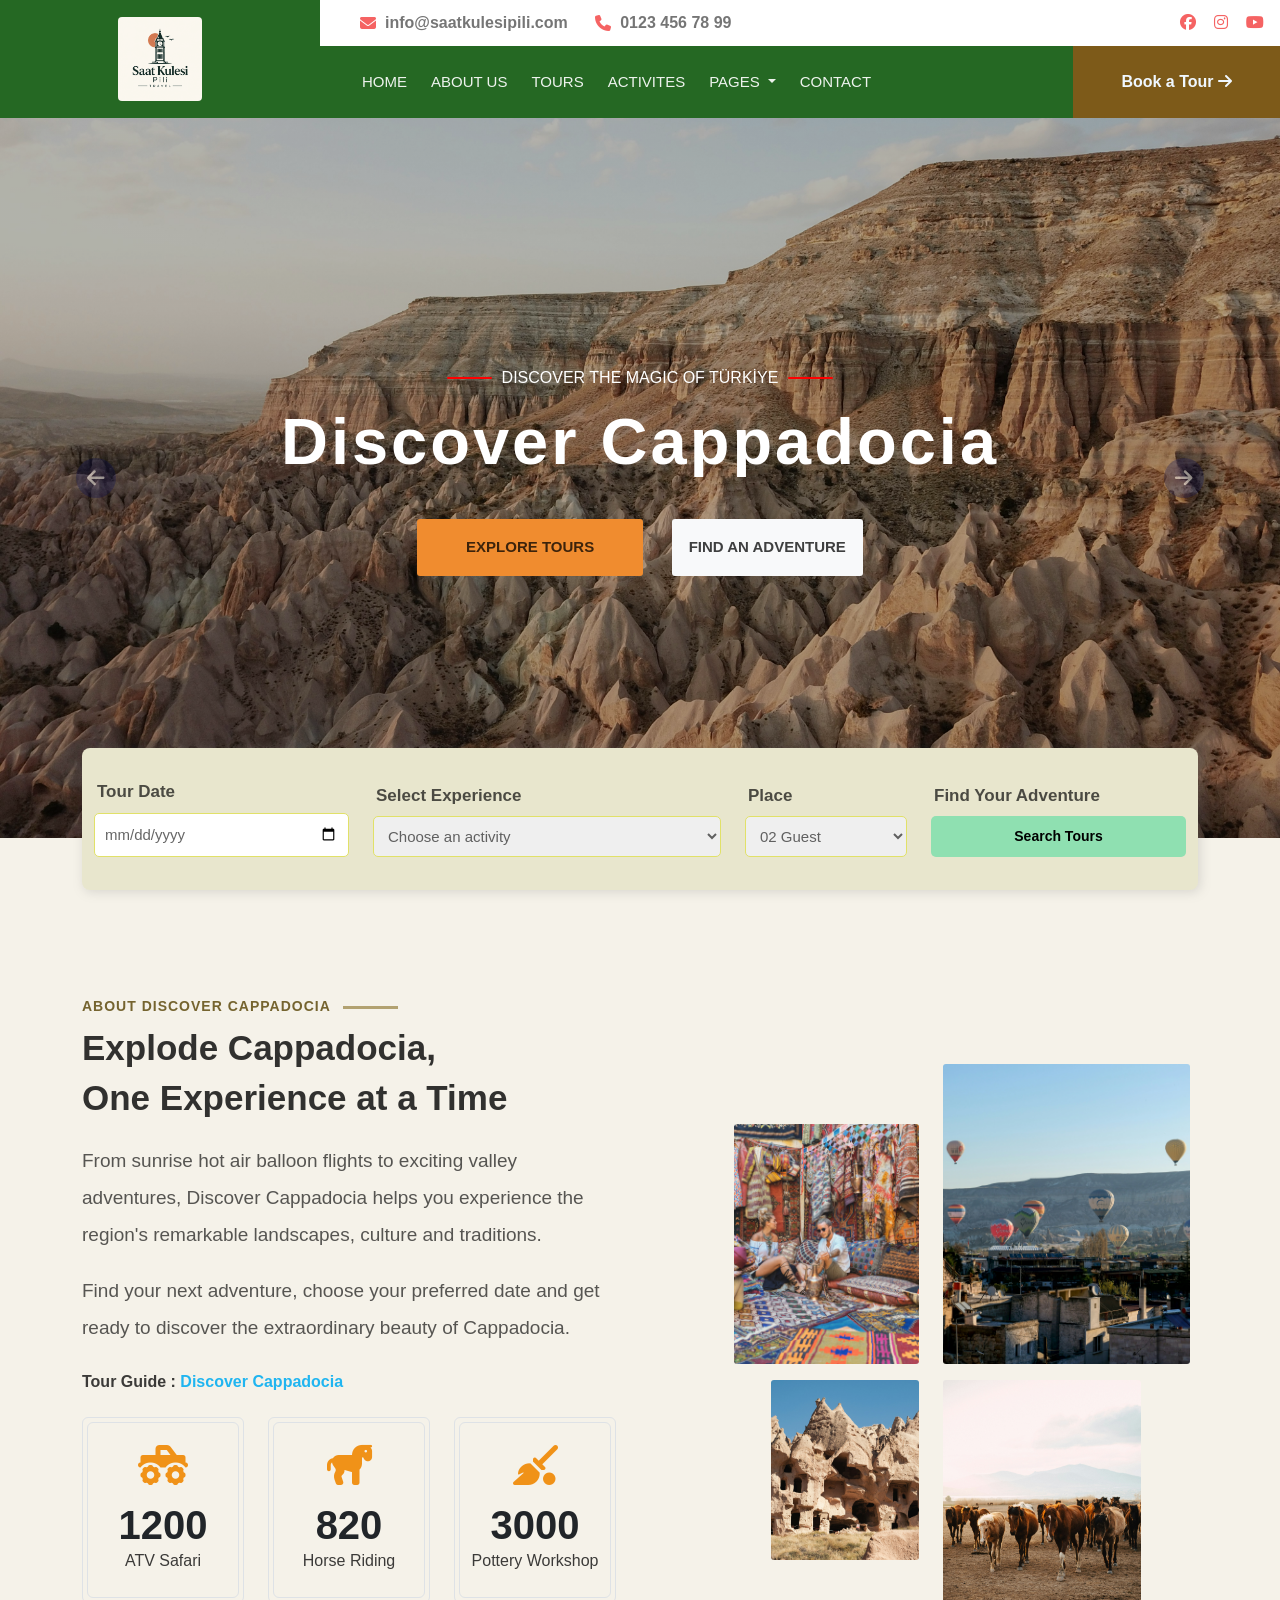
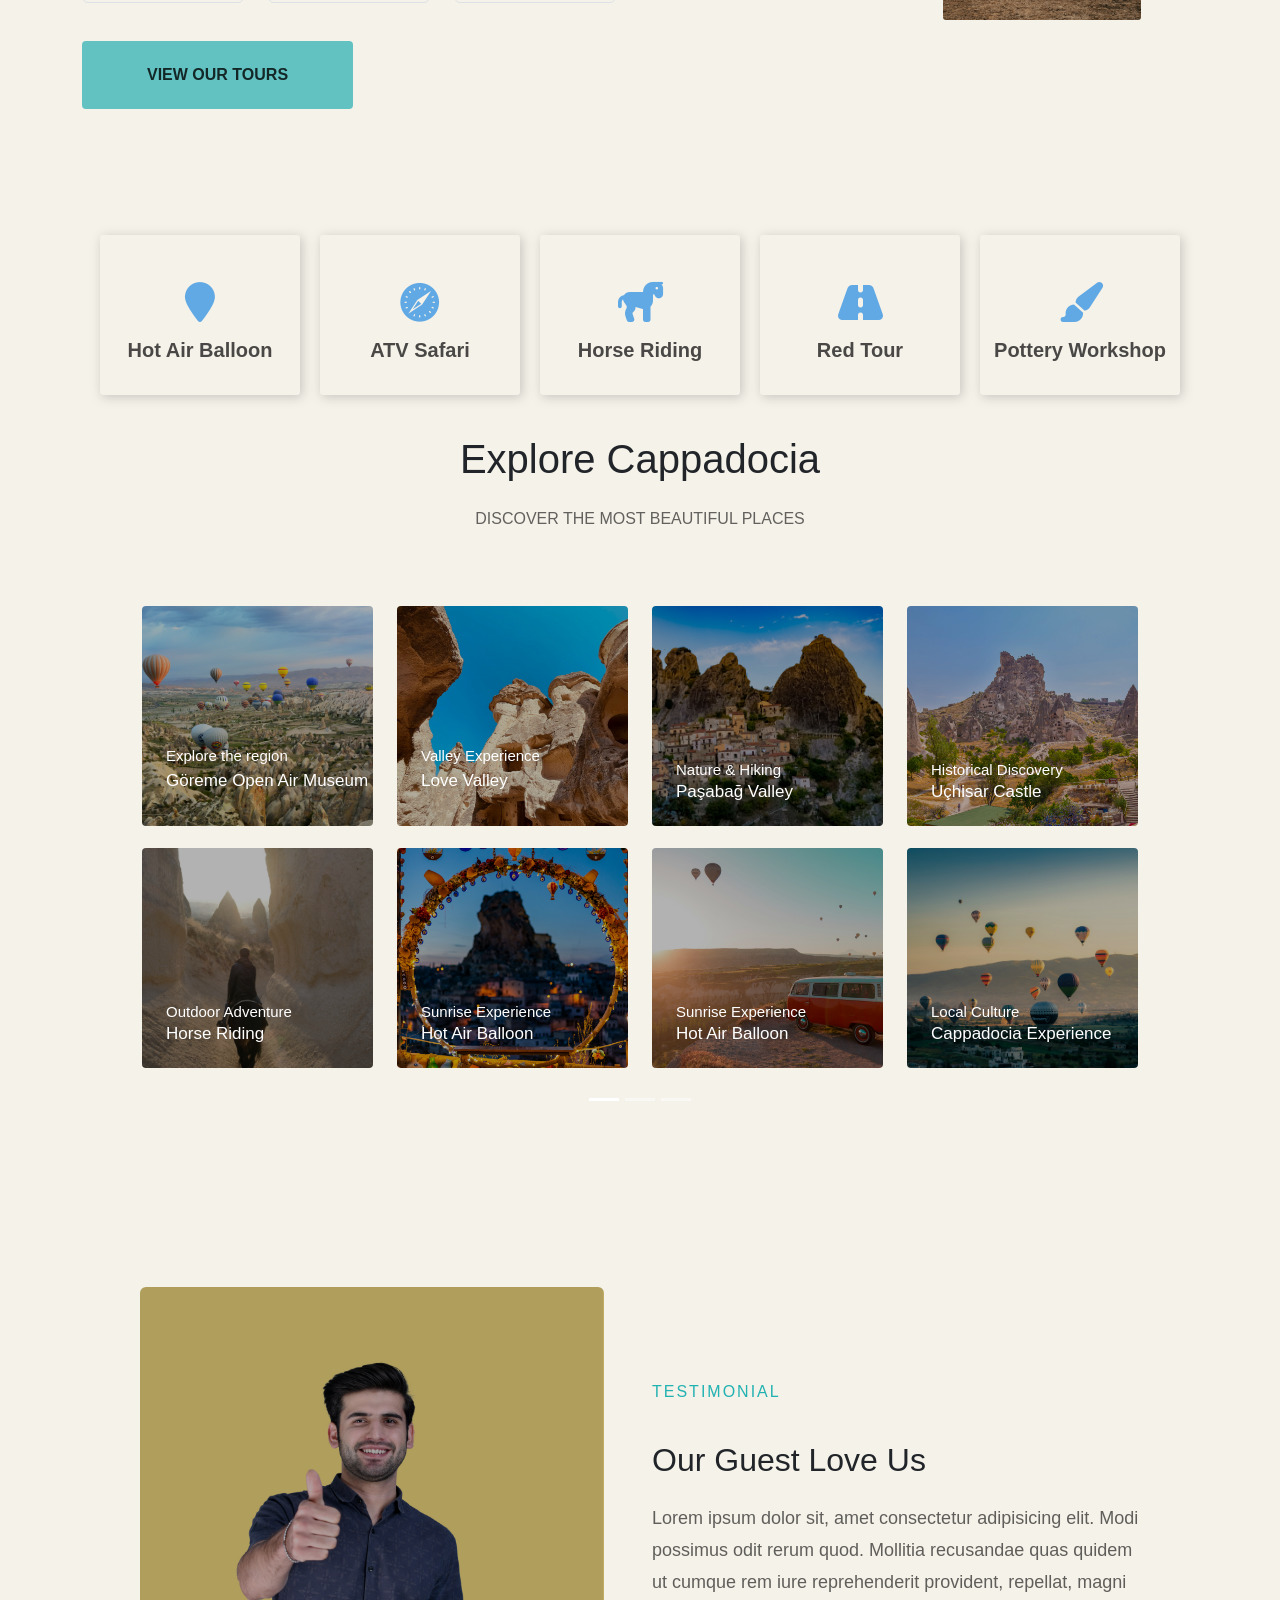
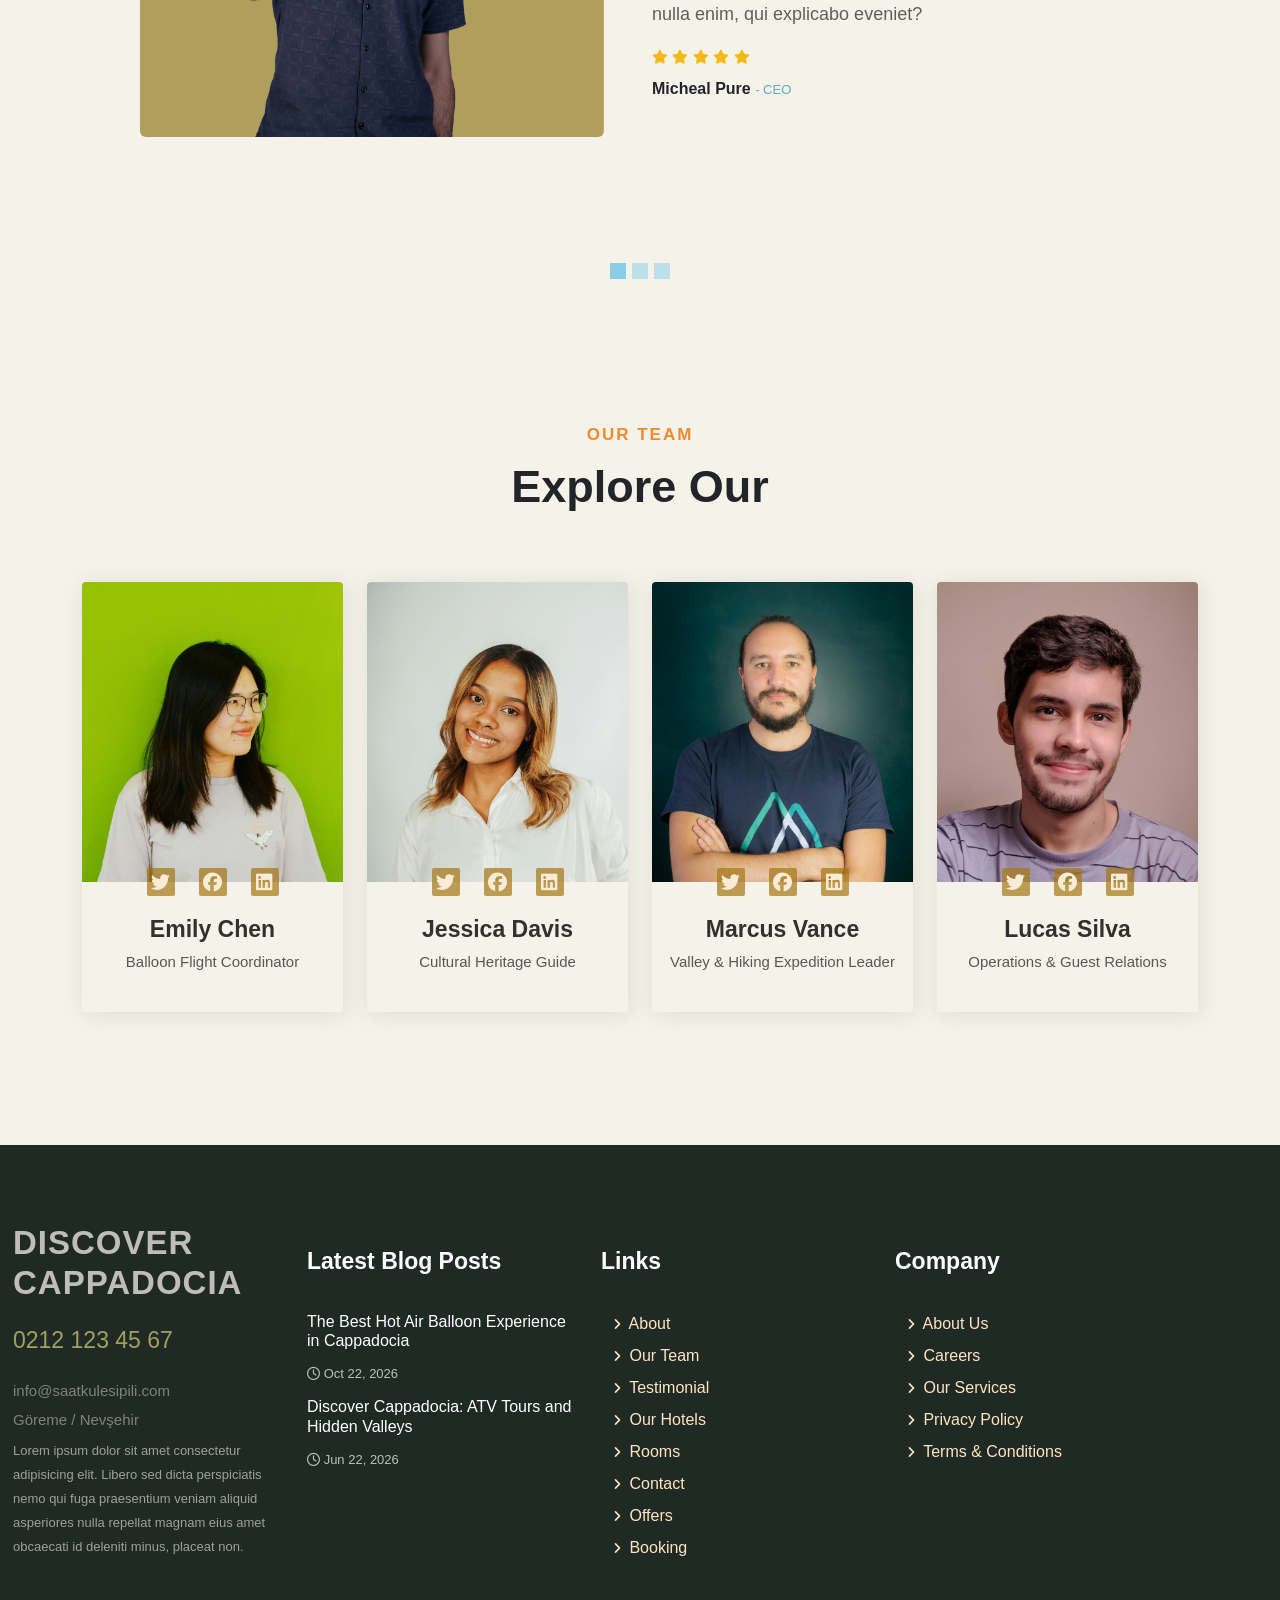
==== commit de9ef693: "genel düzeltmeler yapıldı." ====
--- a/index.html
+++ b/index.html
@@ -196,10 +196,12 @@
                                 </div>
 
                                 <div class="col-lg-4 col-12 my-2">
-                                    <label for="check-out">Select Experience</label>
+                                    <label for="activity">Select Experience</label>
                                     <select class="input_form" id="activity" name="activity" required>
-                                        <option value="" selected disabled>Choose an activity</option>
-                                        <option value="hot-air-balloon">Hat Air Balloon</option>
+                                        <option value="" selected disabled>
+                                            Choose an activity
+                                        </option>
+                                        <option value="hot-air-balloon">Hot Air Balloon</option>
                                         <option value="atv-safari">ATV Safari</option>
                                         <option value="horse-riding">Horse Riding</option>
                                         <option value="red-tour">Red Tour</option>
@@ -523,7 +525,7 @@
             </div>
         </div>
     </section>
-    <section class="testimanials">
+    <section class="testimonials">
         <div class="testimonial_area">
             <div id="carouselExampleIndicators" class="carousel slide">
                 <div class="carousel-indicators indicator_testimonials">
@@ -797,7 +799,7 @@
                                 </div>
                         </div>
 
-                        <div class="col-lg-3 col-md-6 col-sm-6"">
+                        <div class="col-lg-3 col-md-6 col-sm-6">
                                 <div class="link_footer">
                                     <h3 class="blogs_footer">Company</h3>
                                     <ul class="p-0">
--- a/style.css
+++ b/style.css
@@ -1,3 +1,7 @@
+body {
+    background-color: #f5f2e9;
+}
+
 * {
     margin: 0;
     padding: 0;
@@ -463,6 +467,7 @@
 }
 
 .services_container {
+    display: flex;
     flex-wrap: wrap;
     justify-content: center;
     gap: 20px;
@@ -817,6 +822,8 @@
     height: auto;
     min-height: 50vh;
     padding: 30px 0;
+    background-color: #1f2a24;
+
 
 }
 
